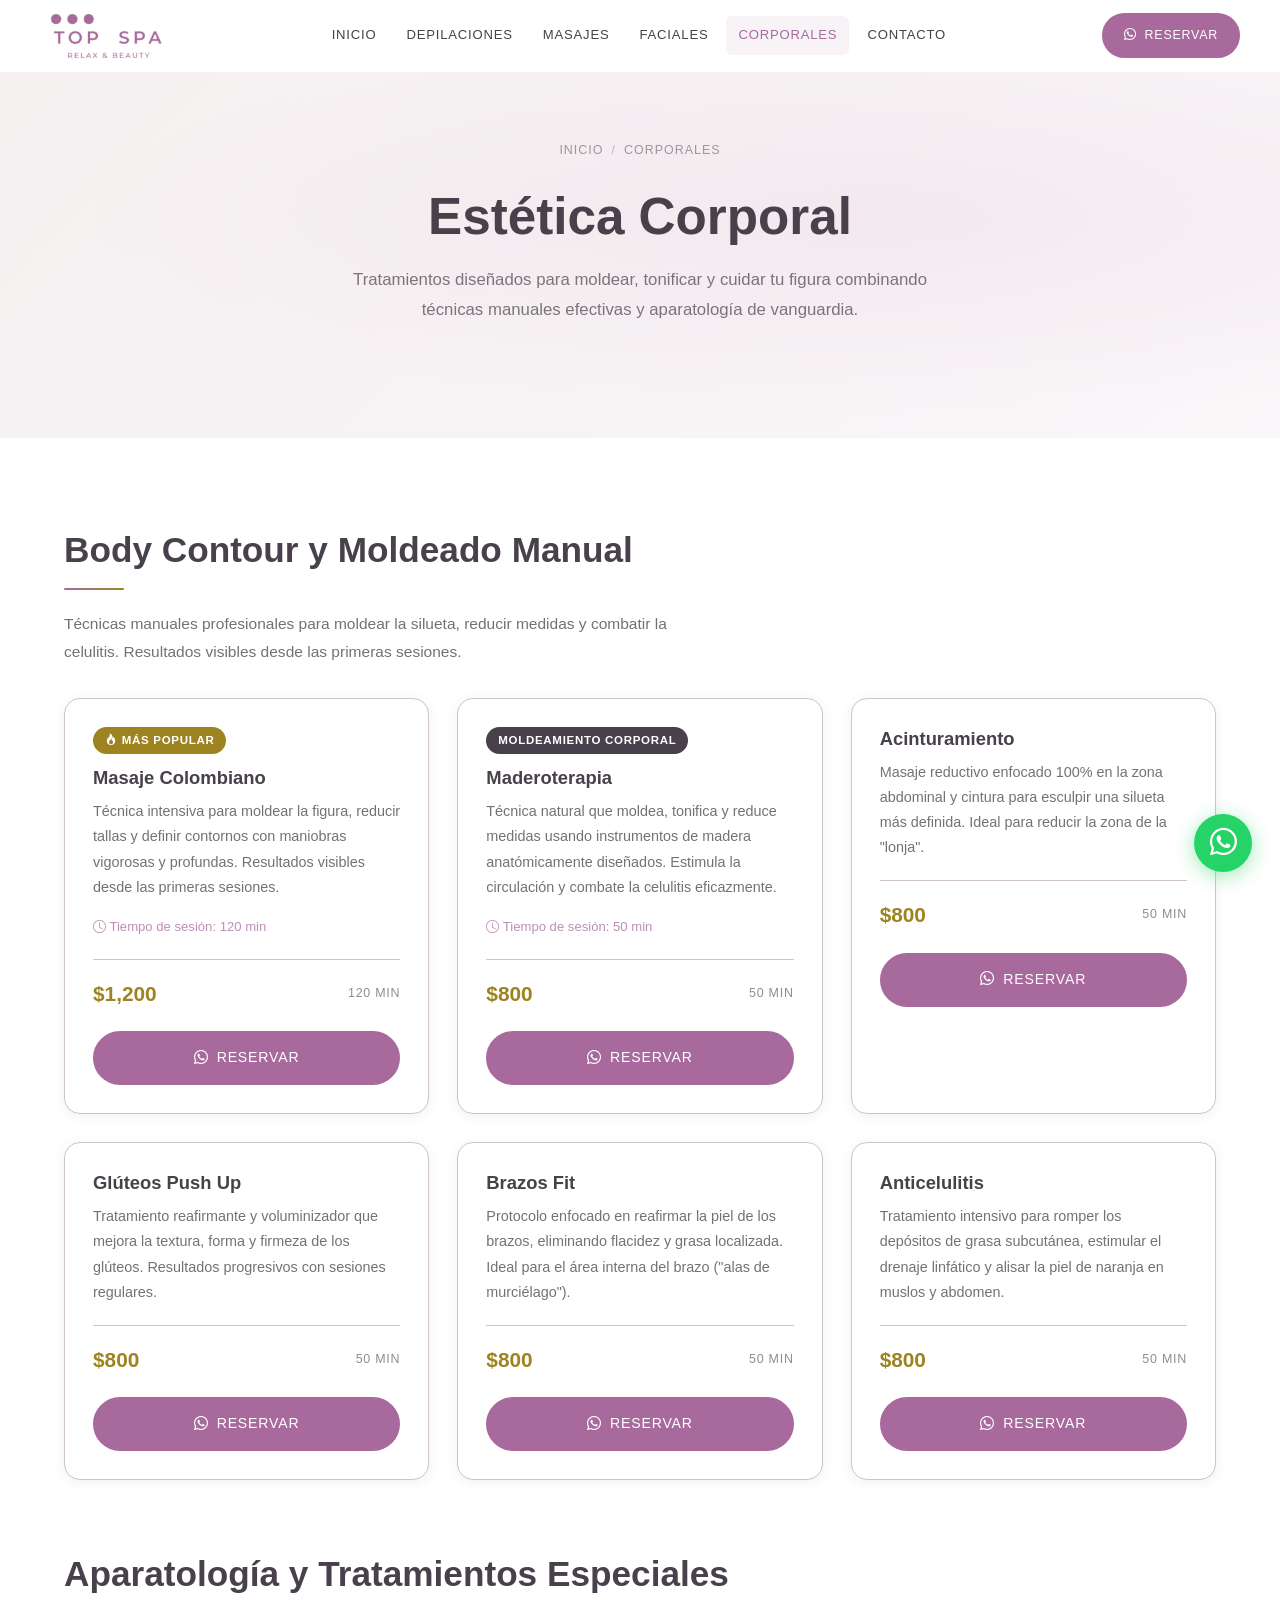
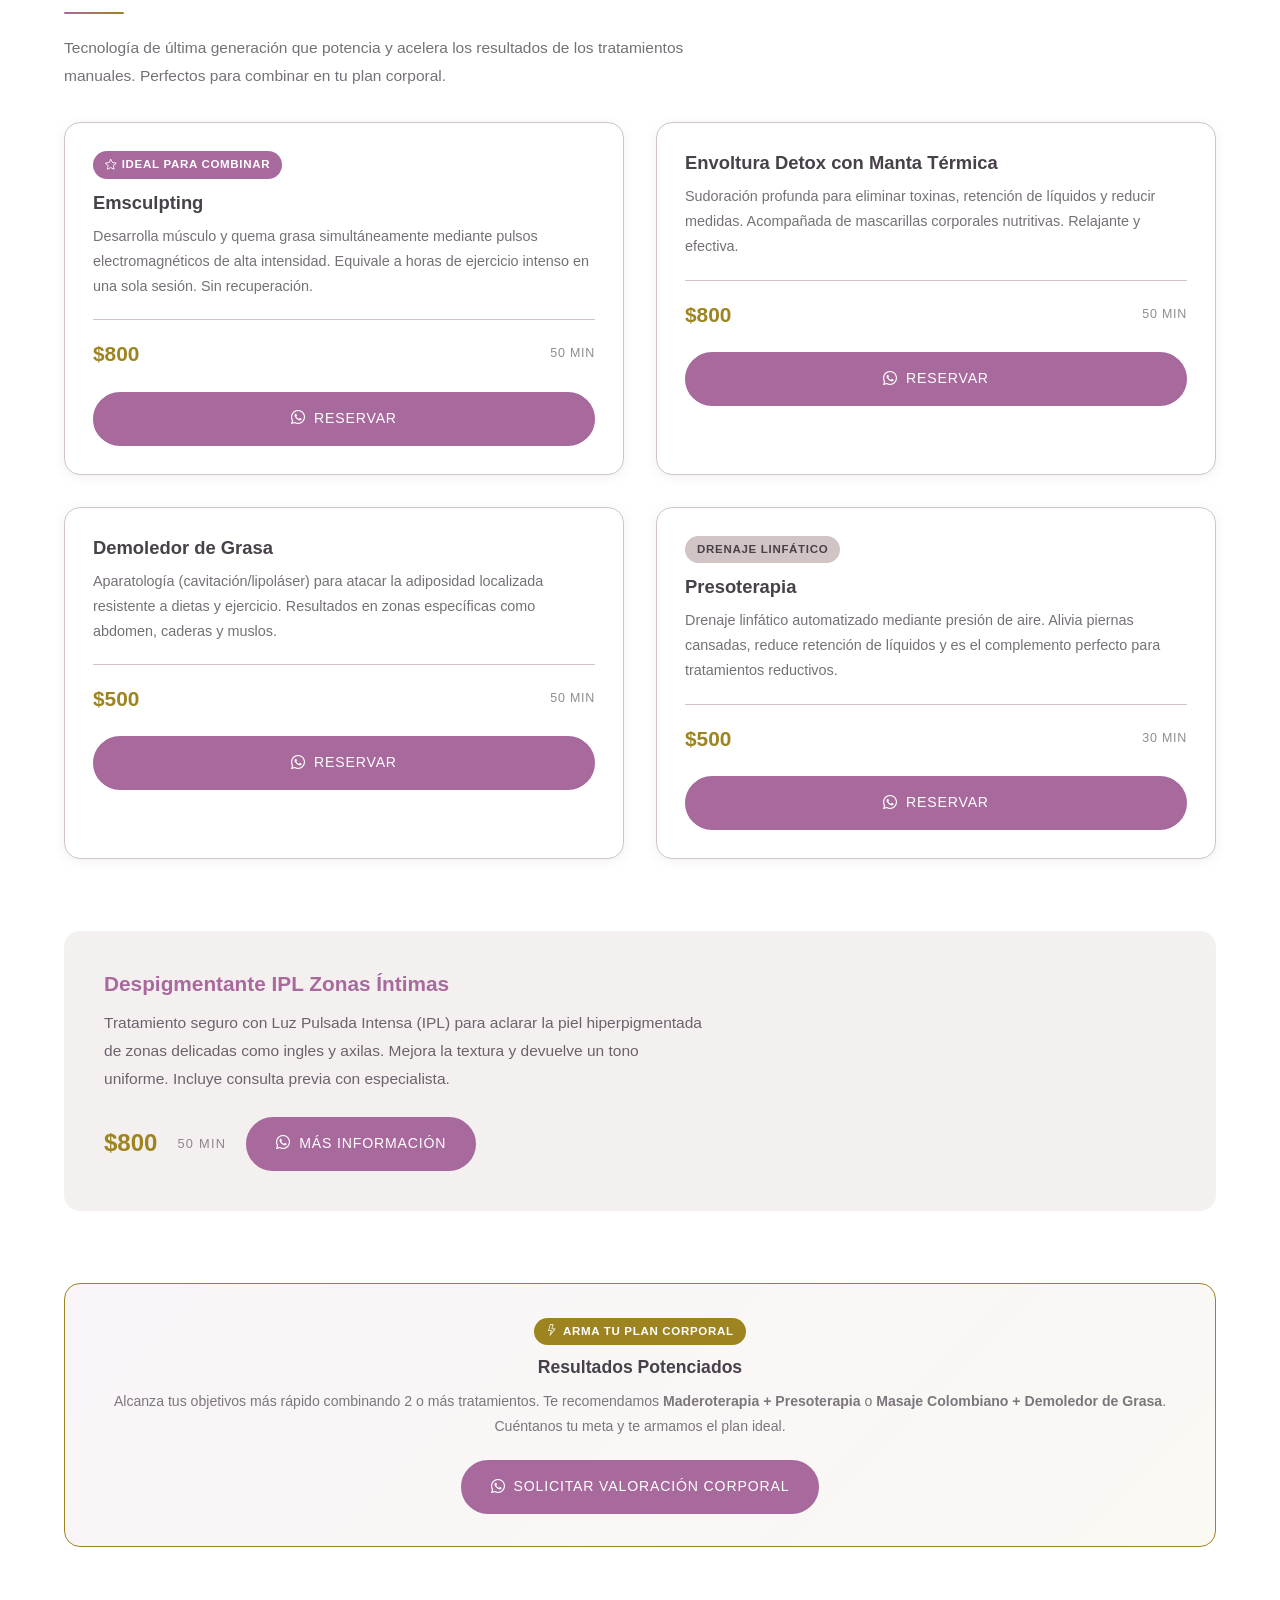
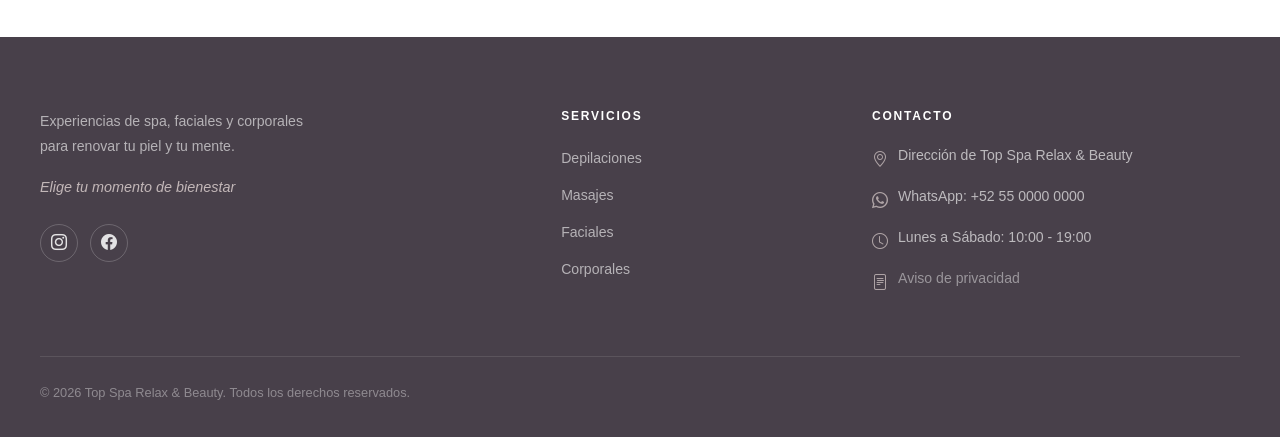
==== pages/corporales.html @ 59937d86 "ft Primer commit" ====
<!DOCTYPE html>
<html lang="es">
<head>
  <meta charset="UTF-8">
  <meta name="viewport" content="width=device-width, initial-scale=1.0">
  <title>Top Spa Relax & Beauty | Corporales</title>
  <meta name="description" content="Tratamientos corporales para moldear, tonificar y cuidar tu cuerpo con técnicas manuales y aparatología de vanguardia.">
  <link rel="stylesheet" href="../css/styles.css">
  <link rel="stylesheet" href="https://cdn.jsdelivr.net/npm/bootstrap-icons@1.11.3/font/bootstrap-icons.min.css">
</head>
<body>

  <!-- Navbar -->
  <nav class="navbar" id="navbar">
    <div class="navbar-inner">
      <a href="../index.html" class="navbar-logo">
        <img src="../Logo Top SPA.png" alt="Top Spa Logo">
      </a>
      <div class="navbar-nav">
        <a href="../index.html">Inicio</a>
        <a href="./depilaciones.html">Depilaciones</a>
        <a href="./masajes.html">Masajes</a>
        <a href="./faciales.html">Faciales</a>
        <a href="./corporales.html" class="active">Corporales</a>
        <a href="../index.html#contacto">Contacto</a>
      </div>
      <div class="navbar-actions">
        <a href="#" class="btn btn-primary" data-wa="Hola, me gustaría información sobre tratamientos corporales en Top Spa."><i class="bi bi-whatsapp"></i> Reservar</a>
      </div>
      <div class="hamburger" id="hamburger">
        <span></span><span></span><span></span>
      </div>
    </div>
  </nav>

  <!-- Mobile Nav -->
  <div class="mobile-nav" id="mobileNav">
    <a href="../index.html">Inicio</a>
    <a href="./depilaciones.html">Depilaciones</a>
    <a href="./masajes.html">Masajes</a>
    <a href="./faciales.html">Faciales</a>
    <a href="./corporales.html" class="active">Corporales</a>
    <a href="../index.html#contacto">Contacto</a>
    <a href="#" class="btn btn-primary" data-wa="Hola, me gustaría información sobre tratamientos corporales en Top Spa."><i class="bi bi-whatsapp"></i> Reservar por WhatsApp</a>
  </div>

  <!-- Hero -->
  <header class="page-hero">
    <div class="container reveal">
      <div class="breadcrumb">
        <a href="../index.html">Inicio</a> <span>/</span> Corporales
      </div>
      <h1>Estética Corporal</h1>
      <p>Tratamientos diseñados para moldear, tonificar y cuidar tu figura combinando técnicas manuales efectivas y aparatología de vanguardia.</p>
    </div>
  </header>

  <!-- Contenido -->
  <section class="section">
    <div class="container">

      <!-- Body Contour y moldeado -->
      <div class="service-block reveal">
        <h2 class="section-title">Body Contour y Moldeado Manual</h2>
        <div class="divider divider-left"></div>
        <p style="margin-bottom:32px; opacity:0.75; max-width:640px;">Técnicas manuales profesionales para moldear la silueta, reducir medidas y combatir la celulitis. Resultados visibles desde las primeras sesiones.</p>
        <div class="grid-3">
          <div class="card"><div class="card-body">
            <div class="card-badges">
              <span class="badge badge-popular"><i class="bi bi-fire"></i> Más popular</span>
            </div>
            <h3 class="card-title">Masaje Colombiano</h3>
            <p class="card-text">Técnica intensiva para moldear la figura, reducir tallas y definir contornos con maniobras vigorosas y profundas. Resultados visibles desde las primeras sesiones.</p>
            <p class="card-text" style="margin-top:8px; font-size:0.82rem; color:var(--rose);"><i class="bi bi-clock"></i> Tiempo de sesión: 120 min</p>
            <div class="card-meta"><span class="price-tag">$1,200</span><span class="duration-tag">120 MIN</span></div>
            <a href="#" class="btn btn-primary btn-block" data-wa="Hola, me gustaría agendar un Masaje Colombiano en Top Spa."><i class="bi bi-whatsapp"></i> Reservar</a>
          </div></div>
          <div class="card"><div class="card-body">
            <div class="card-badges">
              <span class="badge badge-body">Moldeamiento corporal</span>
            </div>
            <h3 class="card-title">Maderoterapia</h3>
            <p class="card-text">Técnica natural que moldea, tonifica y reduce medidas usando instrumentos de madera anatómicamente diseñados. Estimula la circulación y combate la celulitis eficazmente.</p>
            <p class="card-text" style="margin-top:8px; font-size:0.82rem; color:var(--rose);"><i class="bi bi-clock"></i> Tiempo de sesión: 50 min</p>
            <div class="card-meta"><span class="price-tag">$800</span><span class="duration-tag">50 MIN</span></div>
            <a href="#" class="btn btn-primary btn-block" data-wa="Hola, me gustaría agendar Maderoterapia en Top Spa."><i class="bi bi-whatsapp"></i> Reservar</a>
          </div></div>
          <div class="card"><div class="card-body">
            <h3 class="card-title">Acinturamiento</h3>
            <p class="card-text">Masaje reductivo enfocado 100% en la zona abdominal y cintura para esculpir una silueta más definida. Ideal para reducir la zona de la "lonja".</p>
            <div class="card-meta"><span class="price-tag">$800</span><span class="duration-tag">50 MIN</span></div>
            <a href="#" class="btn btn-primary btn-block" data-wa="Hola, me gustaría información sobre Acinturamiento en Top Spa."><i class="bi bi-whatsapp"></i> Reservar</a>
          </div></div>
          <div class="card"><div class="card-body">
            <h3 class="card-title">Glúteos Push Up</h3>
            <p class="card-text">Tratamiento reafirmante y voluminizador que mejora la textura, forma y firmeza de los glúteos. Resultados progresivos con sesiones regulares.</p>
            <div class="card-meta"><span class="price-tag">$800</span><span class="duration-tag">50 MIN</span></div>
            <a href="#" class="btn btn-primary btn-block" data-wa="Hola, me gustaría información sobre Glúteos Push Up en Top Spa."><i class="bi bi-whatsapp"></i> Reservar</a>
          </div></div>
          <div class="card"><div class="card-body">
            <h3 class="card-title">Brazos Fit</h3>
            <p class="card-text">Protocolo enfocado en reafirmar la piel de los brazos, eliminando flacidez y grasa localizada. Ideal para el área interna del brazo ("alas de murciélago").</p>
            <div class="card-meta"><span class="price-tag">$800</span><span class="duration-tag">50 MIN</span></div>
            <a href="#" class="btn btn-primary btn-block" data-wa="Hola, me gustaría información sobre Brazos Fit en Top Spa."><i class="bi bi-whatsapp"></i> Reservar</a>
          </div></div>
          <div class="card"><div class="card-body">
            <h3 class="card-title">Anticelulitis</h3>
            <p class="card-text">Tratamiento intensivo para romper los depósitos de grasa subcutánea, estimular el drenaje linfático y alisar la piel de naranja en muslos y abdomen.</p>
            <div class="card-meta"><span class="price-tag">$800</span><span class="duration-tag">50 MIN</span></div>
            <a href="#" class="btn btn-primary btn-block" data-wa="Hola, me gustaría información sobre el tratamiento Anticelulitis en Top Spa."><i class="bi bi-whatsapp"></i> Reservar</a>
          </div></div>
        </div>
      </div>

      <!-- Aparatología y complementos -->
      <div class="service-block reveal reveal-delay-1">
        <h2 class="section-title">Aparatología y Tratamientos Especiales</h2>
        <div class="divider divider-left"></div>
        <p style="margin-bottom:32px; opacity:0.75; max-width:640px;">Tecnología de última generación que potencia y acelera los resultados de los tratamientos manuales. Perfectos para combinar en tu plan corporal.</p>
        <div class="grid-2">
          <div class="card"><div class="card-body">
            <div class="card-badges"><span class="badge badge-first-time"><i class="bi bi-star"></i> Ideal para combinar</span></div>
            <h3 class="card-title">Emsculpting</h3>
            <p class="card-text">Desarrolla músculo y quema grasa simultáneamente mediante pulsos electromagnéticos de alta intensidad. Equivale a horas de ejercicio intenso en una sola sesión. Sin recuperación.</p>
            <div class="card-meta"><span class="price-tag">$800</span><span class="duration-tag">50 MIN</span></div>
            <a href="#" class="btn btn-primary btn-block" data-wa="Hola, me gustaría información sobre Emsculpting en Top Spa."><i class="bi bi-whatsapp"></i> Reservar</a>
          </div></div>
          <div class="card"><div class="card-body">
            <h3 class="card-title">Envoltura Detox con Manta Térmica</h3>
            <p class="card-text">Sudoración profunda para eliminar toxinas, retención de líquidos y reducir medidas. Acompañada de mascarillas corporales nutritivas. Relajante y efectiva.</p>
            <div class="card-meta"><span class="price-tag">$800</span><span class="duration-tag">50 MIN</span></div>
            <a href="#" class="btn btn-primary btn-block" data-wa="Hola, me gustaría información sobre la Envoltura Detox en Top Spa."><i class="bi bi-whatsapp"></i> Reservar</a>
          </div></div>
          <div class="card"><div class="card-body">
            <h3 class="card-title">Demoledor de Grasa</h3>
            <p class="card-text">Aparatología (cavitación/lipoláser) para atacar la adiposidad localizada resistente a dietas y ejercicio. Resultados en zonas específicas como abdomen, caderas y muslos.</p>
            <div class="card-meta"><span class="price-tag">$500</span><span class="duration-tag">50 MIN</span></div>
            <a href="#" class="btn btn-primary btn-block" data-wa="Hola, me gustaría información sobre el Demoledor de Grasa en Top Spa."><i class="bi bi-whatsapp"></i> Reservar</a>
          </div></div>
          <div class="card"><div class="card-body">
            <div class="card-badges"><span class="badge badge-relax">Drenaje linfático</span></div>
            <h3 class="card-title">Presoterapia</h3>
            <p class="card-text">Drenaje linfático automatizado mediante presión de aire. Alivia piernas cansadas, reduce retención de líquidos y es el complemento perfecto para tratamientos reductivos.</p>
            <div class="card-meta"><span class="price-tag">$500</span><span class="duration-tag">30 MIN</span></div>
            <a href="#" class="btn btn-primary btn-block" data-wa="Hola, me gustaría información sobre Presoterapia en Top Spa."><i class="bi bi-whatsapp"></i> Reservar</a>
          </div></div>
        </div>
      </div>

      <!-- Despigmentante IPL -->
      <div class="service-block reveal reveal-delay-1" style="background:var(--blush-light); padding:40px; border-radius:var(--radius-md);">
        <h3 style="font-size:1.3rem; color:var(--rose);">Despigmentante IPL Zonas Íntimas</h3>
        <p style="margin-top:12px; margin-bottom:24px; max-width:600px; opacity:0.8;">Tratamiento seguro con Luz Pulsada Intensa (IPL) para aclarar la piel hiperpigmentada de zonas delicadas como ingles y axilas. Mejora la textura y devuelve un tono uniforme. Incluye consulta previa con especialista.</p>
        <div style="display:flex; align-items:center; gap:20px; flex-wrap:wrap;">
          <span style="font-size:1.5rem; color:var(--gold); font-weight:700;">$800</span>
          <span style="font-size:0.8rem; letter-spacing:0.1em; text-transform:uppercase; opacity:0.6;">50 MIN</span>
          <a href="#" class="btn btn-primary" data-wa="Hola, me gustaría información sobre el tratamiento Despigmentante IPL Zonas Íntimas en Top Spa."><i class="bi bi-whatsapp"></i> Más información</a>
        </div>
      </div>

      <!-- CTA Local -->
      <div class="highlight-card reveal reveal-delay-2" style="margin-top:60px; border-color:var(--gold);">
        <span class="badge badge-gold" style="margin-bottom:12px;"><i class="bi bi-lightning"></i> Arma tu plan corporal</span>
        <h4>Resultados Potenciados</h4>
        <p>Alcanza tus objetivos más rápido combinando 2 o más tratamientos. Te recomendamos <strong>Maderoterapia + Presoterapia</strong> o <strong>Masaje Colombiano + Demoledor de Grasa</strong>. Cuéntanos tu meta y te armamos el plan ideal.</p>
        <a href="#" class="btn btn-primary" data-wa="Hola, me gustaría solicitar una valoración corporal y armar mi plan de tratamientos en Top Spa."><i class="bi bi-whatsapp"></i> Solicitar valoración corporal</a>
      </div>

    </div>
  </section>

  <!-- Footer -->
  <footer class="footer">
    <div class="footer-inner">
      <div class="footer-brand">
      
        <p>Experiencias de spa, faciales y corporales para renovar tu piel y tu mente.</p>
        <span class="footer-tagline">Elige tu momento de bienestar</span>
        <div class="social-links">
          <a href="#" class="social-link" aria-label="Instagram"><i class="bi bi-instagram"></i></a>
          <a href="#" class="social-link" aria-label="Facebook"><i class="bi bi-facebook"></i></a>
        </div>
      </div>
      <div>
        <h5>Servicios</h5>
        <ul>
          <li><a href="./depilaciones.html">Depilaciones</a></li>
          <li><a href="./masajes.html">Masajes</a></li>
          <li><a href="./faciales.html">Faciales</a></li>
          <li><a href="./corporales.html">Corporales</a></li>
        </ul>
      </div>
      <div>
        <h5>Contacto</h5>
        <div class="footer-contact-item">
          <i class="bi bi-geo-alt"></i>
          <span>Dirección de Top Spa Relax & Beauty</span>
        </div>
        <div class="footer-contact-item">
          <i class="bi bi-whatsapp"></i>
          <span>WhatsApp: +52 55 0000 0000</span>
        </div>
        <div class="footer-contact-item">
          <i class="bi bi-clock"></i>
          <span>Lunes a Sábado: 10:00 - 19:00</span>
        </div>
        <div class="footer-contact-item footer-privacy">
          <i class="bi bi-file-text"></i>
          <a href="#">Aviso de privacidad</a>
        </div>
      </div>
    </div>
    <div class="footer-bottom">
      <p>&copy; 2026 Top Spa Relax & Beauty. Todos los derechos reservados.</p>
    </div>
  </footer>

  <!-- WhatsApp Float -->
  <a href="#" class="wa-float" data-wa="Hola, me gustaría información sobre tratamientos corporales en Top Spa." title="Reserva por WhatsApp">
    <i class="bi bi-whatsapp" style="font-size:1.7rem; color:white;"></i>
  </a>

  <script src="../js/main.js"></script>
</body>
</html>
---- css/styles.css ----
/* ============================================================
   TOP SPA RELAX & BEAUTY — Global Design System
   ============================================================ */

/* Verdana-based font stack — no external import needed */

/* ---------- CSS Variables ---------- */
:root {
  --white:      #FFFFFF;
  --charcoal:   #48404A;
  --rose:       #A8699D;
  --blush:      #D0C4C4;
  --gold:       #9D8420;
  --blush-light:#F5F0F0;
  --rose-dark:  #8d5182;
  --gold-light: #b8981f;

  --font-serif: Verdana, Geneva, Tahoma, sans-serif;
  --font-sans:  Verdana, Geneva, Tahoma, sans-serif;

  --shadow-sm:  0 2px 12px rgba(72,64,74,0.08);
  --shadow-md:  0 6px 28px rgba(72,64,74,0.14);
  --shadow-lg:  0 16px 48px rgba(72,64,74,0.18);

  --radius-sm:  8px;
  --radius-md:  16px;
  --radius-lg:  28px;

  --transition: 0.3s cubic-bezier(0.4,0,0.2,1);
}

/* ---------- Reset ---------- */
*, *::before, *::after { box-sizing: border-box; margin: 0; padding: 0; }
html { scroll-behavior: smooth; }
body {
  font-family: var(--font-sans);
  color: var(--charcoal);
  background: var(--white);
  line-height: 1.7;
  font-size: 16px;
  overflow-x: hidden;
}
img { max-width: 100%; display: block; }
a { text-decoration: none; color: inherit; }
ul { list-style: none; }

/* ---------- Typography ---------- */
h1,h2,h3,h4,h5 {
  font-family: Verdana, Geneva, Tahoma, sans-serif;
  font-weight: 700;
  line-height: 1.25;
  color: var(--charcoal);
}
h1 { font-size: clamp(2rem, 4vw, 3.2rem); }
h2 { font-size: clamp(1.5rem, 3vw, 2.2rem); }
h3 { font-size: clamp(1.1rem, 2vw, 1.4rem); }
h4 { font-size: 1rem; font-weight: 700; }
p { font-size: 0.97rem; line-height: 1.8; }

/* ---------- Buttons ---------- */
.btn {
  display: inline-flex; align-items: center; gap: 8px;
  padding: 13px 28px;
  border-radius: 50px;
  font-family: var(--font-sans);
  font-size: 0.88rem;
  font-weight: 500;
  letter-spacing: 0.06em;
  text-transform: uppercase;
  cursor: pointer;
  transition: var(--transition);
  border: 2px solid transparent;
  white-space: nowrap;
}
.btn-primary {
  background: var(--rose);
  color: var(--white);
  border-color: var(--rose);
}
.btn-primary:hover {
  background: var(--rose-dark);
  border-color: var(--rose-dark);
  transform: translateY(-2px);
  box-shadow: 0 8px 24px rgba(168,105,157,0.35);
}
.btn-secondary {
  background: transparent;
  color: var(--charcoal);
  border-color: var(--rose);
}
.btn-secondary:hover {
  background: var(--rose);
  color: var(--white);
  transform: translateY(-2px);
}
.btn-gold {
  background: var(--gold);
  color: var(--white);
  border-color: var(--gold);
}
.btn-gold:hover {
  background: var(--gold-light);
  border-color: var(--gold-light);
  transform: translateY(-2px);
  box-shadow: 0 8px 24px rgba(157,132,32,0.35);
}

/* ---------- Layout ---------- */
.container { max-width: 1200px; margin: 0 auto; padding: 0 24px; }
.section { padding: 90px 0; }
.section-sm { padding: 60px 0; }

.section-label {
  display: inline-block;
  font-size: 0.75rem;
  letter-spacing: 0.18em;
  text-transform: uppercase;
  color: var(--rose);
  font-weight: 600;
  margin-bottom: 12px;
}
.section-title { margin-bottom: 16px; }
.section-subtitle { color: var(--charcoal); opacity: 0.7; max-width: 560px; margin-bottom: 48px; }

.grid-2 { display: grid; grid-template-columns: repeat(2, 1fr); gap: 32px; }
.grid-3 { display: grid; grid-template-columns: repeat(3, 1fr); gap: 28px; }
.grid-4 { display: grid; grid-template-columns: repeat(4, 1fr); gap: 24px; }

/* ---------- Cards ---------- */
.card {
  background: var(--white);
  border-radius: var(--radius-md);
  box-shadow: var(--shadow-sm);
  overflow: hidden;
  transition: var(--transition);
  border: 1px solid var(--blush);
}
.card:hover {
  box-shadow: var(--shadow-md);
  transform: translateY(-4px);
}
.card-body { padding: 28px; }
.card-title { font-size: 1.15rem; font-weight: 700; margin-bottom: 10px; }
.card-text { font-size: 0.9rem; opacity: 0.75; margin-bottom: 16px; line-height: 1.75; }
.card-meta {
  display: flex; align-items: center; justify-content: space-between;
  margin-top: 20px; padding-top: 16px;
  border-top: 1px solid var(--blush);
}
.price-tag {
  font-size: 1.3rem;
  font-weight: 700;
  color: var(--gold);
}
.duration-tag {
  font-size: 0.78rem;
  color: var(--charcoal);
  opacity: 0.6;
  letter-spacing: 0.06em;
  text-transform: uppercase;
}
.badge {
  display: inline-flex;
  align-items: center;
  gap: 4px;
  padding: 4px 12px;
  border-radius: 50px;
  font-size: 0.72rem;
  font-weight: 600;
  letter-spacing: 0.06em;
  text-transform: uppercase;
}
.badge-gold    { background: var(--gold);     color: var(--white); }
.badge-rose    { background: var(--rose);     color: var(--white); }
.badge-blush   { background: var(--blush);    color: var(--charcoal); }
/* Semantic badge variants */
.badge-popular    { background: var(--gold);    color: var(--white); }
.badge-first-time { background: var(--rose);    color: var(--white); }
.badge-relax      { background: var(--blush);   color: var(--charcoal); }
.badge-body       { background: var(--charcoal); color: var(--white); }

.card-badges { display: flex; flex-wrap: wrap; gap: 6px; margin-bottom: 12px; }
.btn-block { width: 100%; justify-content: center; margin-top: 20px; }
.text-center { text-align: center; }

/* ---------- NAVBAR ---------- */
.navbar {
  position: fixed; top: 0; left: 0; right: 0; z-index: 999;
  padding: 0 24px;
  height: 72px;
  display: flex; align-items: center;
  background: rgba(255,255,255,0.96);
  backdrop-filter: blur(12px);
  border-bottom: 1px solid transparent;
  transition: var(--transition);
}
.navbar.scrolled {
  border-bottom-color: var(--blush);
  box-shadow: var(--shadow-sm);
}
.navbar-inner {
  max-width: 1200px; margin: 0 auto;
  width: 100%;
  display: flex; align-items: center; justify-content: space-between;
  gap: 24px;
}
.navbar-logo {
  display: flex; align-items: center; gap: 12px;
  flex-shrink: 0;
}
.navbar-logo img { height: 44px; width: auto; }
.navbar-logo-text {
  display: flex; flex-direction: column; line-height: 1.1;
}
.navbar-logo-text span:first-child {
  font-size: 1rem;
  font-weight: 700;
  color: var(--rose);
  letter-spacing: 0.04em;
}
.navbar-logo-text span:last-child {
  font-size: 0.65rem;
  letter-spacing: 0.22em;
  text-transform: uppercase;
  color: var(--charcoal);
  opacity: 0.6;
}
.navbar-nav {
  display: flex; align-items: center; gap: 6px;
  flex: 1; justify-content: center;
}
.navbar-nav a {
  font-size: 0.82rem;
  letter-spacing: 0.06em;
  text-transform: uppercase;
  font-weight: 500;
  color: var(--charcoal);
  padding: 8px 12px;
  border-radius: 6px;
  transition: var(--transition);
}
.navbar-nav a:hover, .navbar-nav a.active {
  color: var(--rose);
  background: rgba(168,105,157,0.08);
}
.navbar-actions { display: flex; align-items: center; gap: 12px; flex-shrink: 0; }
.navbar-actions .btn { padding: 10px 20px; font-size: 0.78rem; }

/* hamburger */
.hamburger { display: none; flex-direction: column; gap: 5px; cursor: pointer; padding: 6px; }
.hamburger span {
  display: block; width: 24px; height: 2px;
  background: var(--charcoal); border-radius: 2px;
  transition: var(--transition);
}
.hamburger.open span:nth-child(1) { transform: rotate(45deg) translate(5px,5px); }
.hamburger.open span:nth-child(2) { opacity: 0; }
.hamburger.open span:nth-child(3) { transform: rotate(-45deg) translate(5px,-5px); }

/* mobile nav */
.mobile-nav {
  display: none;
  position: fixed; top: 72px; left: 0; right: 0;
  background: var(--white);
  border-bottom: 1px solid var(--blush);
  padding: 20px 24px 28px;
  z-index: 998;
  box-shadow: var(--shadow-md);
}
.mobile-nav.open { display: block; }
.mobile-nav a {
  display: block; padding: 14px 0;
  font-size: 1rem; font-weight: 500;
  border-bottom: 1px solid var(--blush-light);
  color: var(--charcoal);
  letter-spacing: 0.03em;
}
.mobile-nav a:last-child { border-bottom: none; }
.mobile-nav .btn { width: 100%; justify-content: center; margin-top: 20px; }

/* ---------- FOOTER ---------- */
.footer {
  background: var(--charcoal);
  color: rgba(255,255,255,0.85);
  padding: 72px 24px 32px;
}
.footer-inner {
  max-width: 1200px; margin: 0 auto;
  display: grid; grid-template-columns: 1.8fr 1fr 1.4fr; gap: 48px;
}
.footer-brand { display: flex; flex-direction: column; gap: 16px; }
.footer-brand img { height: 48px; width: auto; }
.footer-brand p { font-size: 0.88rem; line-height: 1.8; opacity: 0.7; max-width: 280px; }
.footer-brand .social-links { margin-top: 8px; }
.footer-tagline {
  font-style: italic;
  font-size: 0.9rem;
  color: var(--blush);
  opacity: 0.9;
}
.footer h5 {
  color: var(--white);
  font-family: var(--font-sans);
  font-size: 0.75rem;
  letter-spacing: 0.15em;
  text-transform: uppercase;
  font-weight: 600;
  margin-bottom: 20px;
}
.footer ul li { margin-bottom: 10px; }
.footer ul li a {
  font-size: 0.88rem;
  opacity: 0.7;
  transition: var(--transition);
}
.footer ul li a:hover { opacity: 1; color: var(--blush); }
.footer-contact-item {
  display: flex; align-items: flex-start; gap: 10px;
  font-size: 0.88rem; opacity: 0.75; margin-bottom: 12px;
}
.footer-contact-item i { flex-shrink: 0; margin-top: 2px; font-size: 1rem; color: var(--blush); }
.footer-privacy a { opacity: 0.7; transition: var(--transition); }
.footer-privacy a:hover { opacity: 1; color: var(--blush); }
.footer-bottom {
  max-width: 1200px; margin: 48px auto 0;
  padding-top: 24px;
  border-top: 1px solid rgba(255,255,255,0.1);
  display: flex; justify-content: space-between; align-items: center;
  flex-wrap: wrap; gap: 16px;
}
.footer-bottom p { font-size: 0.8rem; opacity: 0.45; }
.footer-bottom a { font-size: 0.8rem; opacity: 0.45; transition: var(--transition); }
.footer-bottom a:hover { opacity: 0.8; }
.social-links { display: flex; gap: 12px; }
.social-link {
  width: 38px; height: 38px;
  border-radius: 50%;
  border: 1px solid rgba(255,255,255,0.2);
  display: flex; align-items: center; justify-content: center;
  transition: var(--transition);
}
.social-link:hover { border-color: var(--rose); background: rgba(168,105,157,0.2); }

/* ---------- Page Hero (inner pages) ---------- */
.page-hero {
  padding: 140px 24px 80px;
  background: linear-gradient(135deg, var(--blush-light) 0%, rgba(168,105,157,0.06) 100%);
  text-align: center;
  position: relative;
  overflow: hidden;
}
.page-hero::before {
  content: '';
  position: absolute; inset: 0;
  background: radial-gradient(ellipse at 70% 50%, rgba(168,105,157,0.08) 0%, transparent 65%);
}
.page-hero .container { position: relative; }
.page-hero h1 { margin-bottom: 16px; }
.page-hero p { font-size: 1.05rem; opacity: 0.7; max-width: 600px; margin: 0 auto 32px; }
.breadcrumb {
  display: flex; align-items: center; justify-content: center; gap: 8px;
  font-size: 0.78rem; letter-spacing: 0.08em; text-transform: uppercase;
  opacity: 0.5; margin-bottom: 24px;
}
.breadcrumb a:hover { opacity: 1; color: var(--rose); }
.breadcrumb span { color: var(--rose); }

/* ---------- Divider ---------- */
.divider {
  width: 60px; height: 2px;
  background: linear-gradient(90deg, var(--rose), var(--gold));
  border-radius: 2px; margin: 0 auto 20px;
}
.divider-left { margin: 0 0 20px; }

/* ---------- CTA Section ---------- */
.cta-section {
  background: linear-gradient(135deg, var(--rose) 0%, var(--rose-dark) 100%);
  padding: 80px 24px;
  text-align: center;
  color: var(--white);
}
.cta-section h2 {
  color: var(--white);
  margin-bottom: 16px;
}
.cta-section p { color: rgba(255,255,255,0.85); max-width: 520px; margin: 0 auto 36px; }
.cta-section .btn-primary {
  background: var(--white);
  color: var(--rose);
  border-color: var(--white);
}
.cta-section .btn-primary:hover {
  background: var(--blush-light);
  border-color: var(--blush-light);
  box-shadow: 0 8px 28px rgba(0,0,0,0.2);
}
.cta-section .btn-secondary {
  border-color: rgba(255,255,255,0.6);
  color: var(--white);
}
.cta-section .btn-secondary:hover {
  background: rgba(255,255,255,0.15);
}
.cta-btns { display: flex; gap: 16px; justify-content: center; flex-wrap: wrap; }

/* ---------- Service Section Blocks ---------- */
.service-block { margin-bottom: 72px; }
.service-block-header {
  display: flex; align-items: flex-end; justify-content: space-between;
  margin-bottom: 32px; flex-wrap: wrap; gap: 16px;
}
.service-block-header .divider-left { margin-bottom: 0; }

/* ---------- Pricing Table ---------- */
.price-table {
  width: 100%; border-collapse: collapse;
  border-radius: var(--radius-md);
  overflow: hidden;
  box-shadow: var(--shadow-sm);
}
.price-table th {
  background: var(--charcoal);
  color: var(--white);
  padding: 16px 24px;
  text-align: left;
  font-family: var(--font-sans);
  font-size: 0.78rem;
  letter-spacing: 0.12em;
  text-transform: uppercase;
  font-weight: 600;
}
.price-table td {
  padding: 16px 24px;
  font-size: 0.92rem;
  border-bottom: 1px solid var(--blush);
}
.price-table tbody tr:last-child td { border-bottom: none; }
.price-table tbody tr:nth-child(even) { background: var(--blush-light); }
.price-table tbody tr:hover { background: rgba(168,105,157,0.06); }
.price-table .price-cell {
  font-size: 1.1rem;
  font-weight: 700;
  color: var(--gold);
}
.price-table .tech-ipl { color: var(--rose); font-weight: 600; }
.price-table .tech-diodo { color: var(--gold); font-weight: 600; }

/* ---------- Info Box ---------- */
.info-box {
  background: linear-gradient(135deg, var(--blush-light), rgba(208,196,196,0.3));
  border-left: 4px solid var(--rose);
  border-radius: var(--radius-sm);
  padding: 28px 32px;
  margin: 40px 0;
}
.info-box h4 { margin-bottom: 10px; color: var(--rose); }
.info-box p { font-size: 0.92rem; }

/* ---------- Zone Card ---------- */
.zone-section { margin-bottom: 60px; }
.zone-title {
  display: flex; align-items: center; gap: 16px;
  margin-bottom: 20px;
}
.zone-title h3 { margin-bottom: 0; }
.zone-badge {
  padding: 6px 16px;
  background: var(--blush);
  border-radius: 50px;
  font-size: 0.72rem;
  font-weight: 600;
  letter-spacing: 0.1em;
  text-transform: uppercase;
  color: var(--charcoal);
}

/* ---------- Combo / Highlight Card ---------- */
.highlight-card {
  background: linear-gradient(135deg, rgba(168,105,157,0.07), rgba(157,132,32,0.05));
  border: 1px solid rgba(168,105,157,0.2);
  border-radius: var(--radius-md);
  padding: 32px;
  text-align: center;
}
.highlight-card h4 { font-size: 1.1rem; margin-bottom: 10px; }
.highlight-card p { font-size: 0.88rem; opacity: 0.7; margin-bottom: 20px; }

/* ---------- Testimonials ---------- */
.testimonial-card {
  background: var(--blush-light);
  border-radius: var(--radius-md);
  padding: 32px;
  border: 1px solid var(--blush);
}
.testimonial-card p {
  font-style: italic;
  font-size: 0.95rem;
  line-height: 1.8;
  margin-bottom: 20px;
}
.testimonial-author {
  display: flex; align-items: center; gap: 12px;
}
.author-avatar {
  width: 42px; height: 42px;
  border-radius: 50%;
  background: linear-gradient(135deg, var(--rose), var(--gold));
  display: flex; align-items: center; justify-content: center;
  color: white; font-weight: 600; font-size: 0.9rem;
}
.author-info { display: flex; flex-direction: column; }
.author-name { font-weight: 600; font-size: 0.9rem; }
.author-label { font-size: 0.78rem; opacity: 0.55; }
.stars { color: var(--gold); font-size: 0.9rem; letter-spacing: 2px; margin-bottom: 16px; }

/* ---------- Why us columns ---------- */
.why-card {
  text-align: center;
  padding: 40px 28px;
  border-radius: var(--radius-md);
  transition: var(--transition);
}
.why-card:hover { background: var(--blush-light); }
.why-icon {
  width: 64px; height: 64px;
  border-radius: 50%;
  background: linear-gradient(135deg, rgba(168,105,157,0.15), rgba(157,132,32,0.1));
  display: flex; align-items: center; justify-content: center;
  margin: 0 auto 20px;
  font-size: 1.6rem;
  color: var(--rose);
}
.why-card h4 { margin-bottom: 10px; }
.why-card p { font-size: 0.88rem; opacity: 0.7; }

/* ---------- Category cards (home) ---------- */
.cat-card {
  position: relative;
  border-radius: var(--radius-md);
  overflow: hidden;
  min-height: 280px;
  display: flex; flex-direction: column; justify-content: flex-end;
  cursor: pointer;
  transition: var(--transition);
  text-decoration: none;
}
.cat-card::before {
  content: '';
  position: absolute; inset: 0;
  background: linear-gradient(to top, rgba(72,64,74,0.82) 0%, rgba(72,64,74,0.15) 60%, transparent 100%);
  z-index: 1;
  transition: var(--transition);
}
.cat-card:hover::before { background: linear-gradient(to top, rgba(168,105,157,0.85) 0%, rgba(168,105,157,0.25) 60%, transparent 100%); }
.cat-card:hover { transform: translateY(-6px); box-shadow: var(--shadow-lg); }
.cat-card-bg {
  position: absolute; inset: 0;
  object-fit: cover; width: 100%; height: 100%;
  transition: transform 0.6s ease;
}
.cat-card:hover .cat-card-bg { transform: scale(1.06); }
.cat-card-body {
  position: relative; z-index: 2;
  padding: 28px;
  color: var(--white);
}
.cat-card-icon { font-size: 2rem; margin-bottom: 10px; }
.cat-card-body h3 { color: white; margin-bottom: 8px; }
.cat-card-body p { font-size: 0.85rem; opacity: 0.85; margin-bottom: 16px; line-height: 1.6; }
.cat-card-link {
  display: inline-flex; align-items: center; gap: 6px;
  font-size: 0.78rem; font-weight: 600; letter-spacing: 0.1em;
  text-transform: uppercase; color: white;
  border-bottom: 1px solid rgba(255,255,255,0.4);
  padding-bottom: 2px;
}

/* ---------- Floating WhatsApp ---------- */
.wa-float {
  position: fixed; bottom: 28px; right: 28px; z-index: 990;
  width: 58px; height: 58px;
  background: #25D366;
  border-radius: 50%;
  display: flex; align-items: center; justify-content: center;
  box-shadow: 0 4px 20px rgba(37,211,102,0.45);
  cursor: pointer;
  transition: var(--transition);
  animation: pulse-wa 2.5s ease-in-out infinite;
}
.wa-float:hover { transform: scale(1.1); box-shadow: 0 8px 28px rgba(37,211,102,0.6); }
@keyframes pulse-wa {
  0%,100% { box-shadow: 0 4px 20px rgba(37,211,102,0.45); }
  50% { box-shadow: 0 4px 28px rgba(37,211,102,0.7), 0 0 0 8px rgba(37,211,102,0.12); }
}

/* ---------- Hero microcopy ---------- */
.hero-microcopy {
  font-size: 0.83rem;
  color: var(--charcoal);
  opacity: 0.65;
  margin-top: 24px;
  display: flex; gap: 1.5rem;
  flex-wrap: wrap; justify-content: center;
}
.hero-microcopy i { color: var(--rose); margin-right: 4px; }
.hero-tagline {
  margin-top: 16px;
  font-style: italic;
  font-size: 0.9rem;
  opacity: 0.55;
}

/* ---------- Testimonial service tag ---------- */
.testimonial-service {
  display: block;
  font-size: 0.73rem;
  font-weight: 600;
  color: var(--rose);
  letter-spacing: 0.06em;
  text-transform: uppercase;
  margin-bottom: 12px;
}

/* ---------- Hygiene Section ---------- */
.hygiene-section {
  background: var(--charcoal);
  color: var(--white);
  padding: 64px 24px;
  text-align: center;
}
.hygiene-section h2 {
  color: var(--white);
  margin-bottom: 48px;
}
.hygiene-grid {
  display: grid;
  grid-template-columns: repeat(3, 1fr);
  gap: 40px;
  max-width: 1200px;
  margin: 0 auto;
}
.hygiene-item i {
  font-size: 2.5rem;
  color: var(--blush);
  display: block;
  margin-bottom: 16px;
}
.hygiene-item p { font-size: 0.92rem; opacity: 0.85; }

/* ---------- Booking Form (CTA section) ---------- */
.booking-form {
  display: grid;
  grid-template-columns: 1fr 1fr;
  gap: 12px;
  max-width: 560px;
  margin: 32px auto 0;
}
.booking-form .form-group { display: contents; }
.booking-form input,
.booking-form select {
  width: 100%;
  padding: 14px 16px;
  border: 2px solid rgba(255,255,255,0.35);
  border-radius: var(--radius-sm);
  background: rgba(255,255,255,0.15);
  color: var(--white);
  font-family: var(--font-sans);
  font-size: 0.95rem;
  transition: var(--transition);
  backdrop-filter: blur(4px);
}
.booking-form input::placeholder { color: rgba(255,255,255,0.6); }
.booking-form select option { color: var(--charcoal); background: var(--white); }
.booking-form input:focus,
.booking-form select:focus {
  outline: none;
  border-color: rgba(255,255,255,0.75);
  background: rgba(255,255,255,0.25);
}
.booking-form button {
  grid-column: 1 / -1;
  background: var(--white);
  color: var(--rose);
  border: 2px solid var(--white);
  border-radius: 50px;
  font-family: var(--font-sans);
  font-size: 0.88rem;
  font-weight: 600;
  letter-spacing: 0.06em;
  text-transform: uppercase;
  padding: 14px 28px;
  cursor: pointer;
  display: inline-flex;
  align-items: center;
  justify-content: center;
  gap: 8px;
  transition: var(--transition);
  min-height: 44px;
}
.booking-form button:hover {
  background: var(--blush-light);
  border-color: var(--blush-light);
  transform: translateY(-2px);
  box-shadow: 0 8px 24px rgba(0,0,0,0.2);
}
.cta-alt {
  margin-top: 20px;
  font-size: 0.88rem;
  color: rgba(255,255,255,0.75);
}
.cta-wa-link {
  color: var(--white);
  font-weight: 600;
  border-bottom: 1px solid rgba(255,255,255,0.35);
  padding-bottom: 1px;
  transition: var(--transition);
}
.cta-wa-link:hover { border-bottom-color: var(--white); }

/* ---------- Scroll reveal ---------- */
.reveal { opacity: 0; transform: translateY(28px); transition: opacity 0.65s ease, transform 0.65s ease; }
.reveal.visible { opacity: 1; transform: translateY(0); }
.reveal-delay-1 { transition-delay: 0.1s; }
.reveal-delay-2 { transition-delay: 0.2s; }
.reveal-delay-3 { transition-delay: 0.3s; }
.reveal-delay-4 { transition-delay: 0.4s; }

/* ---------- Responsive ---------- */
@media (max-width: 1024px) {
  .grid-4 { grid-template-columns: repeat(2, 1fr); }
  .footer-inner { grid-template-columns: 1fr 1fr; }
}
@media (max-width: 768px) {
  .navbar-nav, .navbar-actions .btn { display: none; }
  .hamburger { display: flex; }
  .grid-2, .grid-3, .grid-4 { grid-template-columns: 1fr; }
  .footer-inner { grid-template-columns: 1fr; gap: 32px; }
  .section { padding: 64px 0; }
  .footer-bottom { flex-direction: column; text-align: center; }
  .service-block-header { flex-direction: column; align-items: flex-start; }
  .hygiene-grid { grid-template-columns: 1fr; gap: 28px; }
  .booking-form { grid-template-columns: 1fr; }
  .hero-microcopy { gap: 0.75rem; }
}
@media (max-width: 480px) {
  .page-hero { padding: 120px 16px 60px; }
  .cta-btns { flex-direction: column; align-items: center; }
  .hero-microcopy { flex-direction: column; gap: 6px; align-items: center; }
}
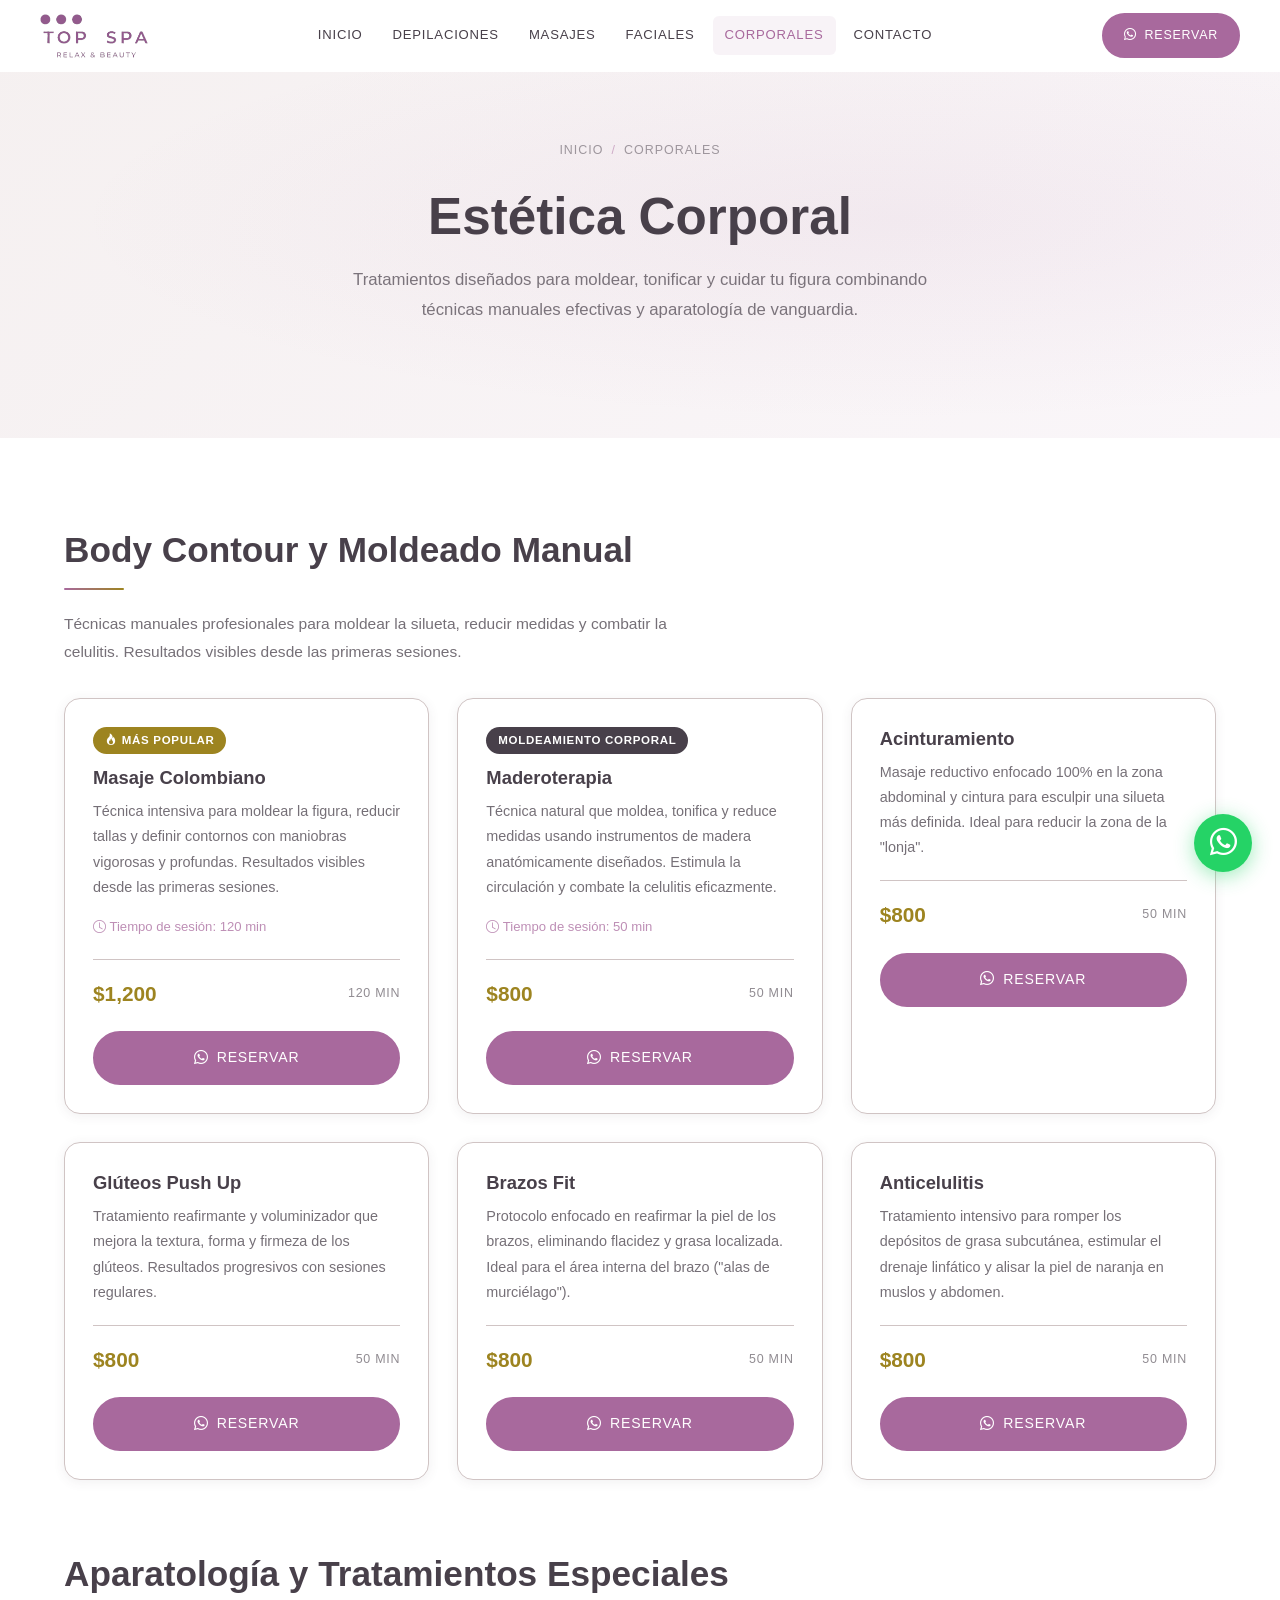
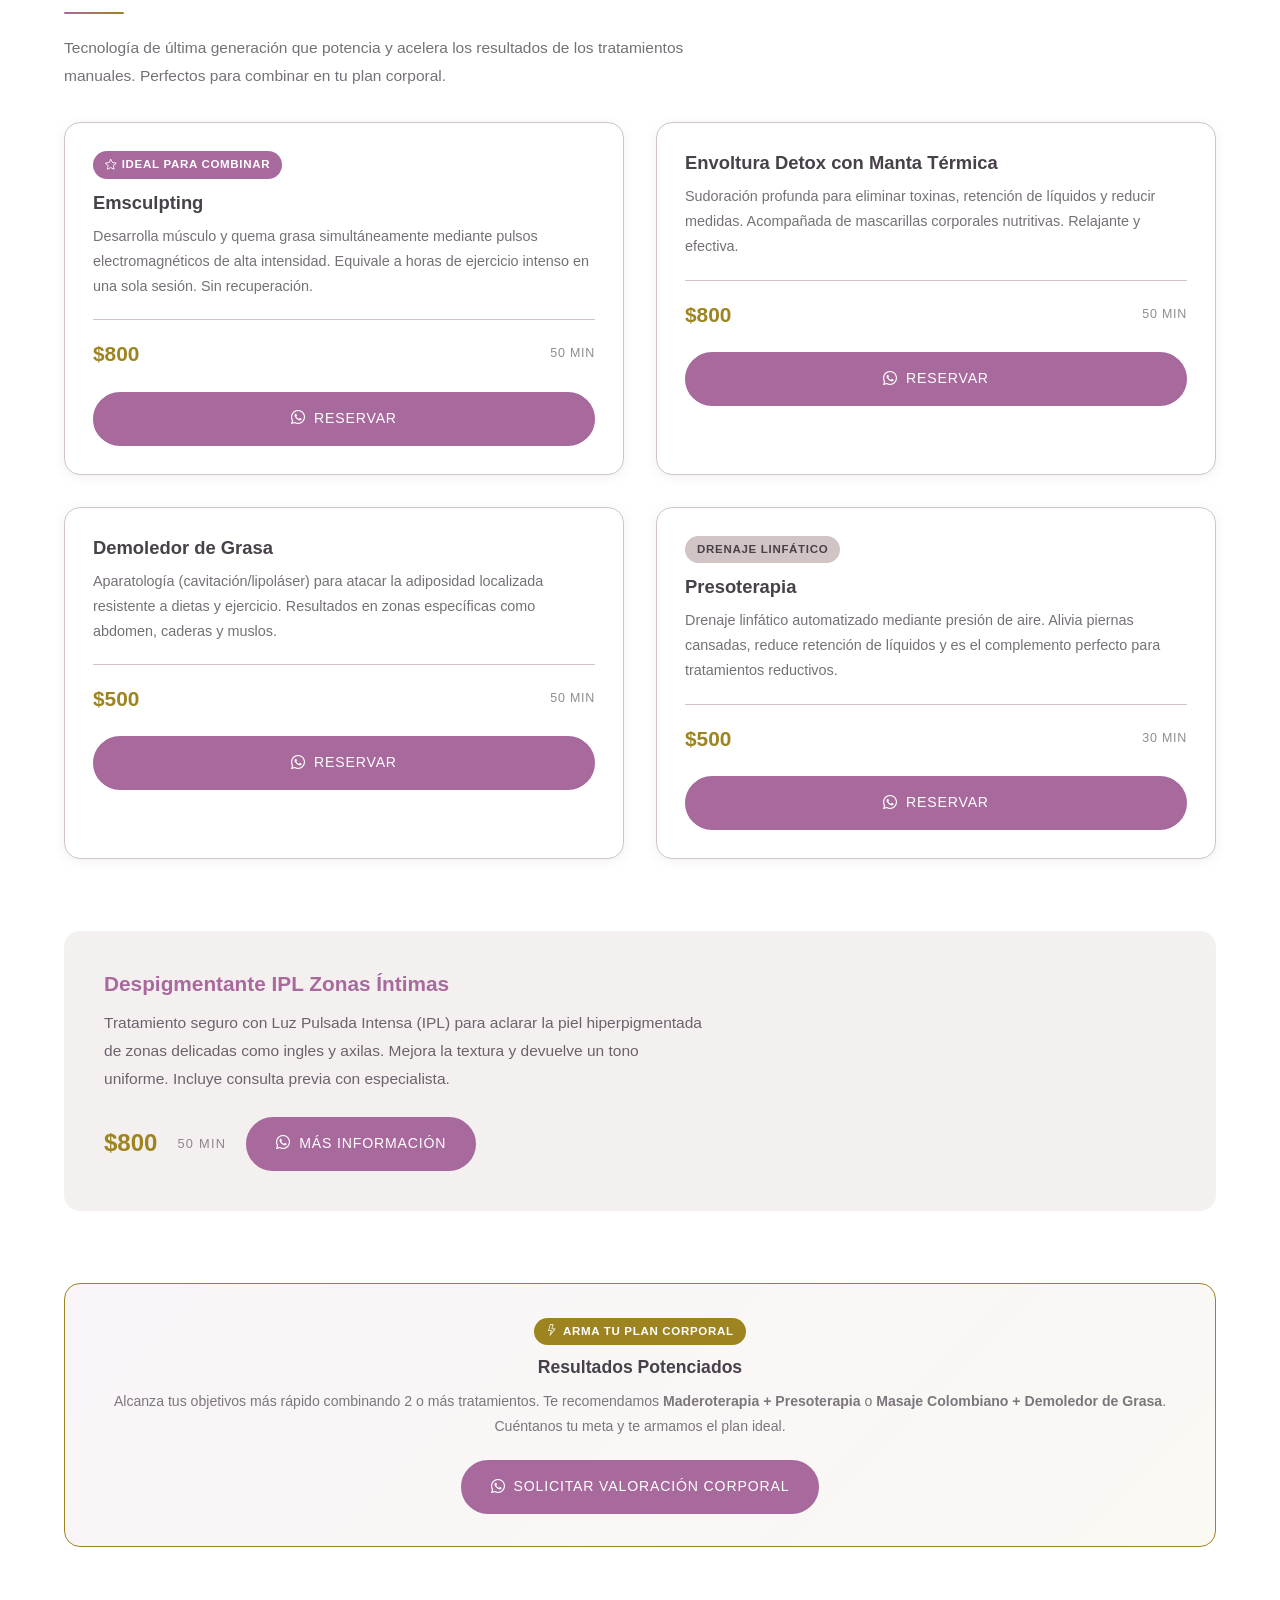
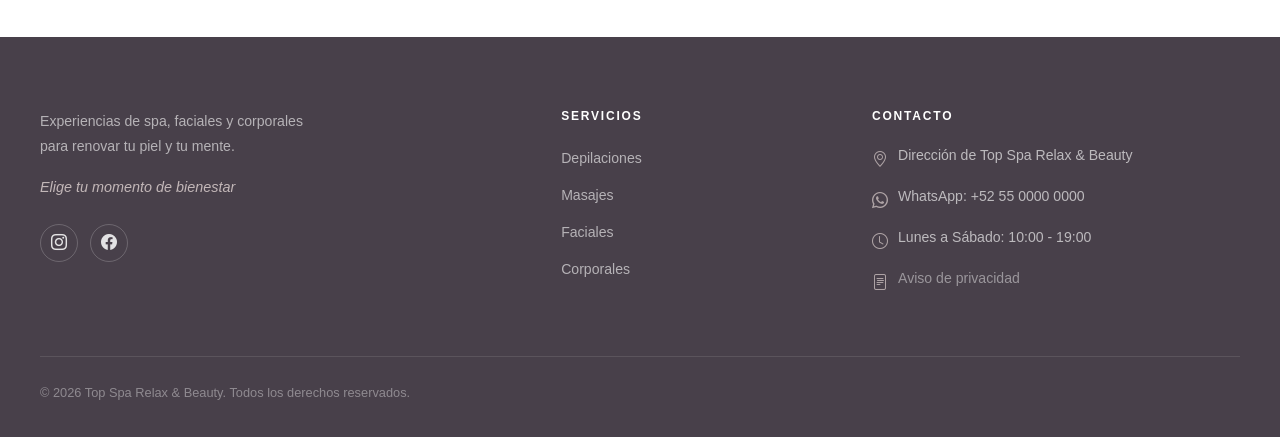
==== commit 30a09f11: "fx Arreglar logo" ====
--- a/pages/corporales.html
+++ b/pages/corporales.html
@@ -14,7 +14,7 @@
   <nav class="navbar" id="navbar">
     <div class="navbar-inner">
       <a href="../index.html" class="navbar-logo">
-        <img src="../Logo Top SPA.png" alt="Top Spa Logo">
+        <img src="../assets/images/logo topspa_oficial.PNG" alt="Top Spa Logo">
       </a>
       <div class="navbar-nav">
         <a href="../index.html">Inicio</a>
--- a/css/styles.css
+++ b/css/styles.css
@@ -609,6 +609,98 @@
   font-style: italic;
   font-size: 0.9rem;
   opacity: 0.55;
+}
+
+/* ---------- Home Hero (image background) ---------- */
+.home-hero {
+  min-height: 100vh;
+  display: flex;
+  align-items: center;
+  padding: 140px 24px 80px;
+  background: none;
+}
+.home-hero::before { display: none; }
+.home-hero-bg {
+  position: absolute;
+  inset: 0;
+  background: url('../assets/images/hero.jpeg') center center / cover no-repeat;
+  animation: heroBgZoom 9s ease-out forwards;
+  z-index: 0;
+}
+.home-hero-bg::after {
+  content: '';
+  position: absolute;
+  inset: 0;
+  background: linear-gradient(
+    135deg,
+    rgba(25,8,18,0.72) 0%,
+    rgba(80,25,65,0.55) 55%,
+    rgba(18,4,12,0.68) 100%
+  );
+}
+@keyframes heroBgZoom {
+  from { transform: scale(1.09); }
+  to   { transform: scale(1); }
+}
+.home-hero-content {
+  position: relative;
+  z-index: 1;
+}
+.hero-eyebrow {
+  color: var(--gold-light) !important;
+  letter-spacing: 0.14em;
+  animation: heroFadeUp 0.7s ease both;
+}
+.hero-main-title {
+  color: #fff !important;
+  text-shadow: 0 2px 24px rgba(0,0,0,0.45);
+  margin-bottom: 20px;
+  animation: heroFadeUp 0.7s 0.18s ease both;
+}
+.hero-main-desc {
+  color: rgba(255,255,255,0.88) !important;
+  opacity: 1 !important;
+  font-size: 1.06rem !important;
+  max-width: 640px;
+  margin: 0 auto 36px !important;
+  animation: heroFadeUp 0.7s 0.34s ease both;
+}
+.hero-cta { animation: heroFadeUp 0.7s 0.5s ease both; }
+.btn-outline-white {
+  background: transparent;
+  color: #fff;
+  border-color: rgba(255,255,255,0.65);
+}
+.btn-outline-white:hover {
+  background: rgba(255,255,255,0.14);
+  border-color: #fff;
+  color: #fff;
+  transform: translateY(-2px);
+}
+.hero-benefits {
+  list-style: none;
+  display: flex;
+  flex-wrap: wrap;
+  justify-content: center;
+  gap: 10px 28px;
+  margin: 28px auto 0;
+  padding: 0;
+  font-size: 0.87rem;
+  color: rgba(255,255,255,0.85);
+  animation: heroFadeUp 0.7s 0.65s ease both;
+}
+.hero-benefits li { display: flex; align-items: center; gap: 8px; }
+.hero-benefits i { color: var(--gold-light); font-size: 0.88rem; }
+.hero-tagline-light {
+  margin-top: 24px;
+  font-style: italic;
+  font-size: 0.95rem;
+  color: rgba(255,255,255,0.62);
+  animation: heroFadeUp 0.7s 0.82s ease both;
+}
+@keyframes heroFadeUp {
+  from { opacity: 0; transform: translateY(30px); }
+  to   { opacity: 1; transform: translateY(0); }
 }
 
 /* ---------- Testimonial service tag ---------- */
@@ -745,6 +837,8 @@
 }
 @media (max-width: 480px) {
   .page-hero { padding: 120px 16px 60px; }
+  .home-hero { padding: 120px 16px 60px; min-height: 100svh; }
   .cta-btns { flex-direction: column; align-items: center; }
   .hero-microcopy { flex-direction: column; gap: 6px; align-items: center; }
-}
+  .hero-benefits { flex-direction: column; align-items: center; gap: 8px; }
+}
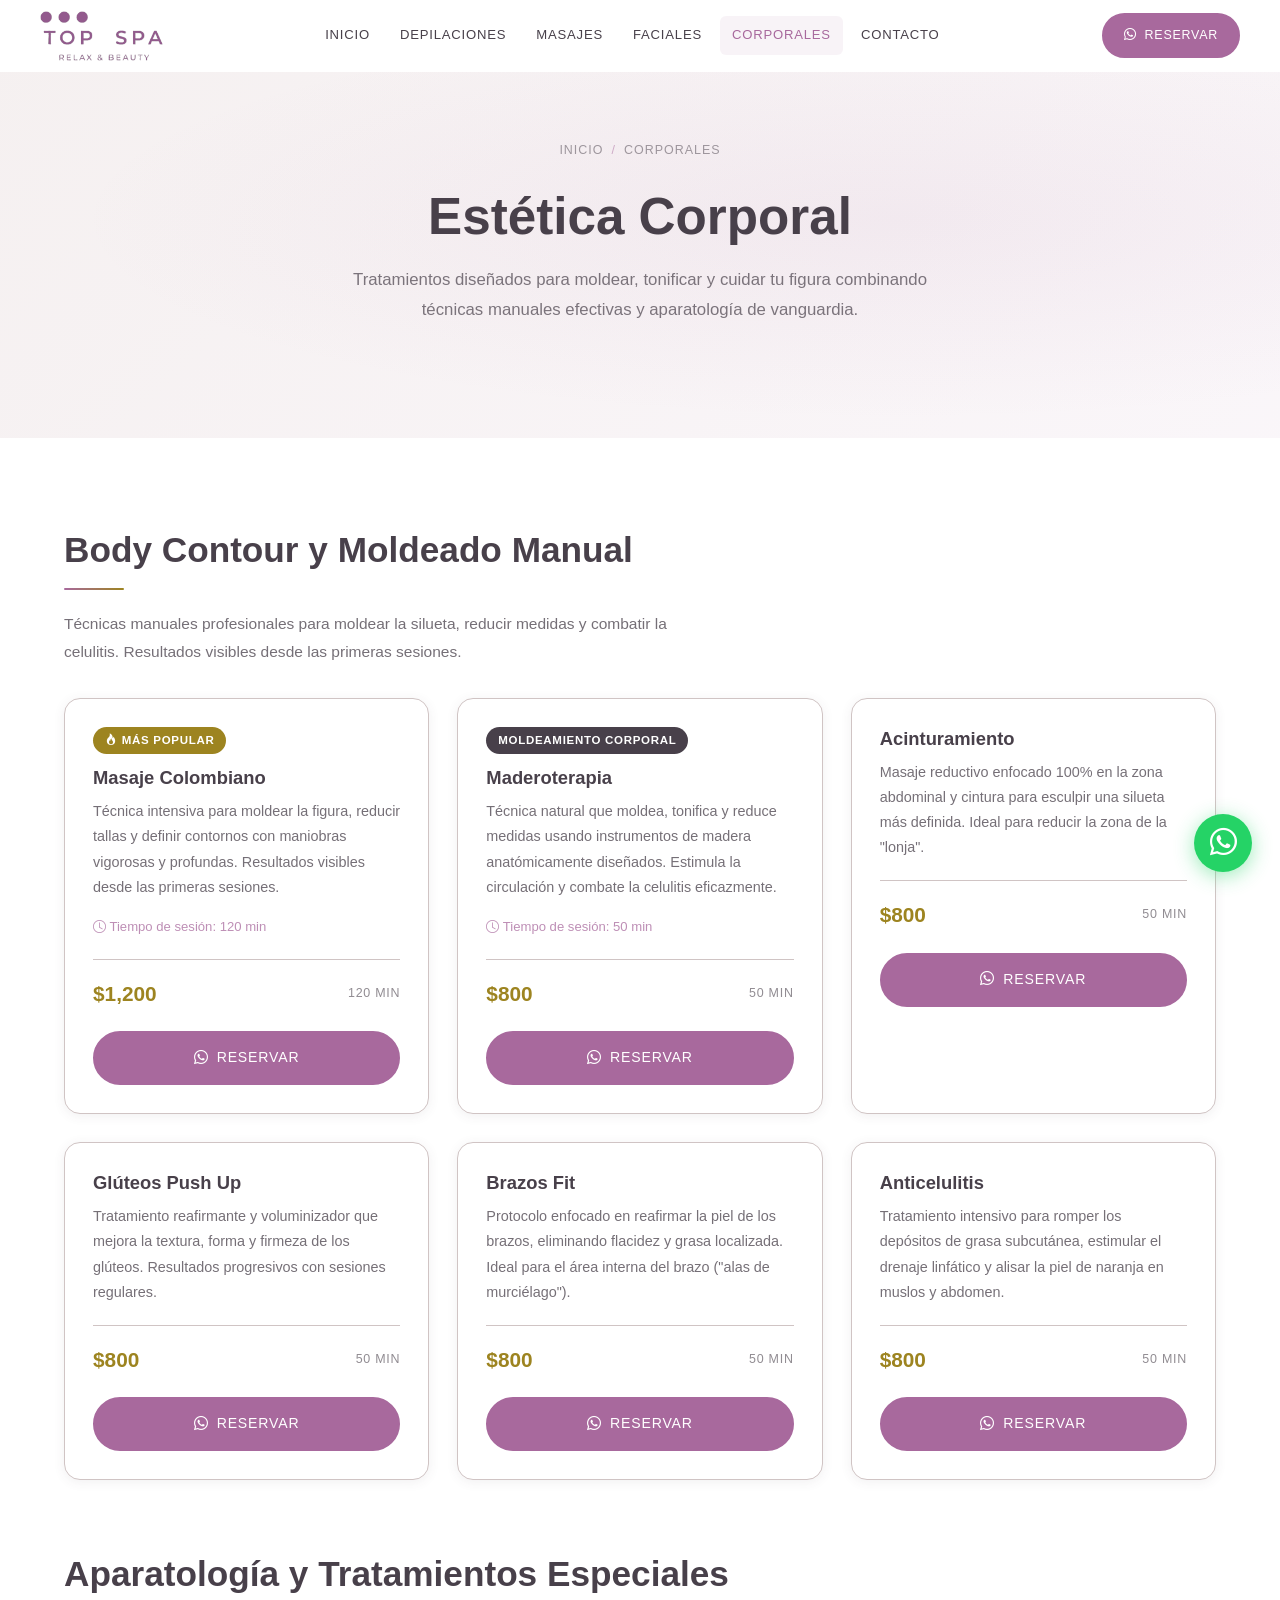
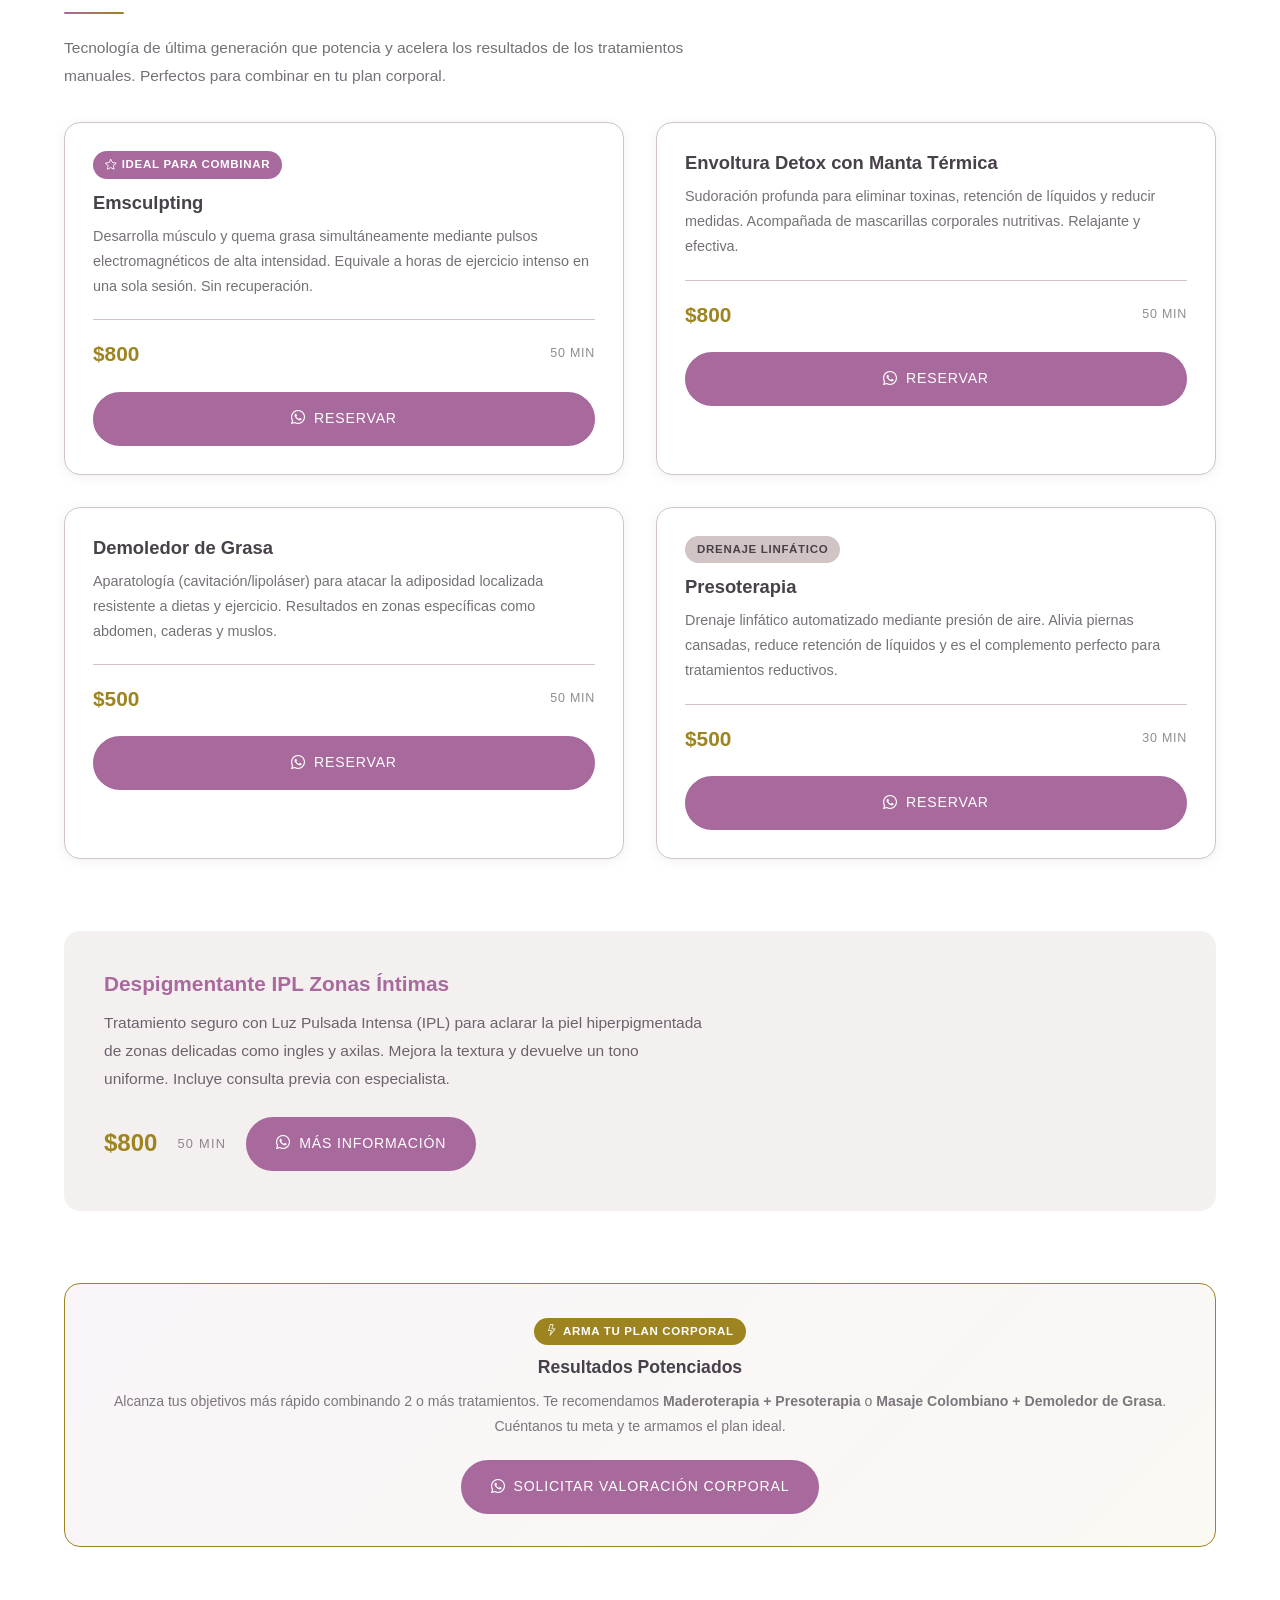
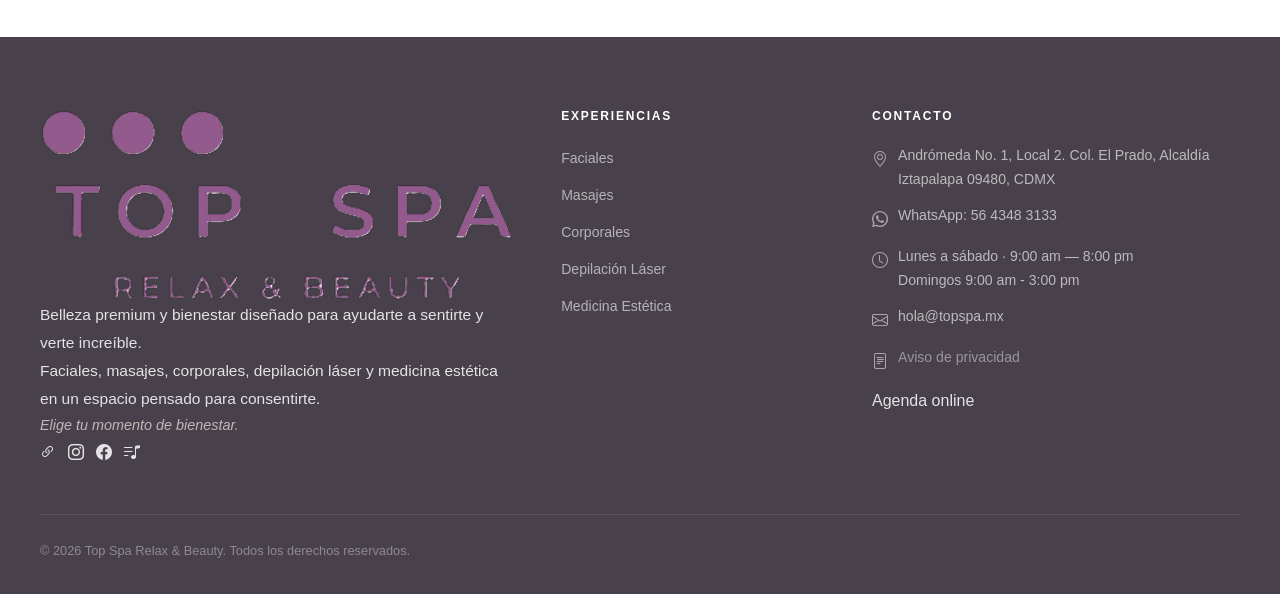
==== commit 3df9b622: "ft Mejoras al hero, imagenes editadas" ====
--- a/pages/corporales.html
+++ b/pages/corporales.html
@@ -25,7 +25,7 @@
         <a href="../index.html#contacto">Contacto</a>
       </div>
       <div class="navbar-actions">
-        <a href="#" class="btn btn-primary" data-wa="Hola, me gustaría información sobre tratamientos corporales en Top Spa."><i class="bi bi-whatsapp"></i> Reservar</a>
+        <a href="https://wa.me/525643483133" class="btn btn-primary" data-wa="Hola, me gustaría información sobre tratamientos corporales en Top Spa." target="_blank" rel="noopener"><i class="bi bi-whatsapp"></i> Reservar</a>
       </div>
       <div class="hamburger" id="hamburger">
         <span></span><span></span><span></span>
@@ -41,7 +41,7 @@
     <a href="./faciales.html">Faciales</a>
     <a href="./corporales.html" class="active">Corporales</a>
     <a href="../index.html#contacto">Contacto</a>
-    <a href="#" class="btn btn-primary" data-wa="Hola, me gustaría información sobre tratamientos corporales en Top Spa."><i class="bi bi-whatsapp"></i> Reservar por WhatsApp</a>
+    <a href="https://wa.me/525643483133" class="btn btn-primary" data-wa="Hola, me gustaría información sobre tratamientos corporales en Top Spa." target="_blank" rel="noopener"><i class="bi bi-whatsapp"></i> Reservar por WhatsApp</a>
   </div>
 
   <!-- Hero -->
@@ -171,43 +171,37 @@
 
   <!-- Footer -->
   <footer class="footer">
-    <div class="footer-inner">
-      <div class="footer-brand">
-      
-        <p>Experiencias de spa, faciales y corporales para renovar tu piel y tu mente.</p>
-        <span class="footer-tagline">Elige tu momento de bienestar</span>
+    <div class="footer-inner three-col">
+      <div class="footer-col brand">
+        <img src="../assets/images/logo topspa_oficial.PNG" alt="Top Spa Logo">
+        <p>Belleza premium y bienestar diseñado para ayudarte a sentirte y verte increíble.</p>
+        <p>Faciales, masajes, corporales, depilación láser y medicina estética en un espacio pensado para consentirte.</p>
+        <p class="footer-tagline">Elige tu momento de bienestar.</p>
         <div class="social-links">
-          <a href="#" class="social-link" aria-label="Instagram"><i class="bi bi-instagram"></i></a>
-          <a href="#" class="social-link" aria-label="Facebook"><i class="bi bi-facebook"></i></a>
-        </div>
-      </div>
-      <div>
-        <h5>Servicios</h5>
+          <a href="https://linktr.ee/topsparelaxbeauty" target="_blank" rel="noopener" aria-label="Linktree"><i class="bi bi-link-45deg"></i></a>
+          <a href="https://www.instagram.com/topsparelaxbeauty/" target="_blank" rel="noopener" aria-label="Instagram"><i class="bi bi-instagram"></i></a>
+          <a href="https://www.facebook.com/TopSpaRelaxBeauty/" target="_blank" rel="noopener" aria-label="Facebook"><i class="bi bi-facebook"></i></a>
+          <a href="https://www.tiktok.com/@topspa_cdmx" target="_blank" rel="noopener" aria-label="TikTok"><i class="bi bi-music-note-list"></i></a>
+        </div>
+      </div>
+      <div class="footer-col experiences">
+        <h5>EXPERIENCIAS</h5>
         <ul>
-          <li><a href="./depilaciones.html">Depilaciones</a></li>
+          <li><a href="./faciales.html">Faciales</a></li>
           <li><a href="./masajes.html">Masajes</a></li>
-          <li><a href="./faciales.html">Faciales</a></li>
           <li><a href="./corporales.html">Corporales</a></li>
+          <li><a href="./depilaciones.html">Depilación Láser</a></li>
+          <li><a href="./corporales.html">Medicina Estética</a></li>
         </ul>
       </div>
-      <div>
-        <h5>Contacto</h5>
-        <div class="footer-contact-item">
-          <i class="bi bi-geo-alt"></i>
-          <span>Dirección de Top Spa Relax & Beauty</span>
-        </div>
-        <div class="footer-contact-item">
-          <i class="bi bi-whatsapp"></i>
-          <span>WhatsApp: +52 55 0000 0000</span>
-        </div>
-        <div class="footer-contact-item">
-          <i class="bi bi-clock"></i>
-          <span>Lunes a Sábado: 10:00 - 19:00</span>
-        </div>
-        <div class="footer-contact-item footer-privacy">
-          <i class="bi bi-file-text"></i>
-          <a href="#">Aviso de privacidad</a>
-        </div>
+      <div class="footer-col contact">
+        <h5>CONTACTO</h5>
+        <div class="footer-contact-item"><i class="bi bi-geo-alt"></i><span>Andrómeda No. 1, Local 2. Col. El Prado, Alcaldía Iztapalapa 09480, CDMX</span></div>
+        <div class="footer-contact-item"><i class="bi bi-whatsapp"></i><span>WhatsApp: 56 4348 3133</span></div>
+        <div class="footer-contact-item"><i class="bi bi-clock"></i><span>Lunes a sábado · 9:00 am — 8:00 pm<br>Domingos 9:00 am - 3:00 pm</span></div>
+        <div class="footer-contact-item"><i class="bi bi-envelope"></i><a href="mailto:hola@topspa.mx">hola@topspa.mx</a></div>
+        <div class="footer-contact-item footer-privacy"><i class="bi bi-file-text"></i><a href="#">Aviso de privacidad</a></div>
+        <div style="margin-top:8px;"><a href="https://mxfwa1.flowww.net/887761/1/details" target="_blank" rel="noopener">Agenda online</a></div>
       </div>
     </div>
     <div class="footer-bottom">
@@ -216,7 +210,7 @@
   </footer>
 
   <!-- WhatsApp Float -->
-  <a href="#" class="wa-float" data-wa="Hola, me gustaría información sobre tratamientos corporales en Top Spa." title="Reserva por WhatsApp">
+  <a href="https://wa.me/525643483133" class="wa-float" data-wa="Hola, me gustaría información sobre tratamientos corporales en Top Spa." title="Reserva por WhatsApp" target="_blank" rel="noopener">
     <i class="bi bi-whatsapp" style="font-size:1.7rem; color:white;"></i>
   </a>
 
--- a/css/styles.css
+++ b/css/styles.css
@@ -194,7 +194,13 @@
   border-bottom: 1px solid transparent;
   transition: var(--transition);
 }
+.navbar.nav-over-hero {
+  background: transparent;
+  backdrop-filter: none;
+}
 .navbar.scrolled {
+  background: rgba(255,255,255,0.96);
+  backdrop-filter: blur(12px);
   border-bottom-color: var(--blush);
   box-shadow: var(--shadow-sm);
 }
@@ -208,7 +214,7 @@
   display: flex; align-items: center; gap: 12px;
   flex-shrink: 0;
 }
-.navbar-logo img { height: 44px; width: auto; }
+.navbar-logo img { height: 50px; width: auto; }
 .navbar-logo-text {
   display: flex; flex-direction: column; line-height: 1.1;
 }
@@ -243,8 +249,27 @@
   color: var(--rose);
   background: rgba(168,105,157,0.08);
 }
+.navbar.nav-over-hero .navbar-nav a {
+  color: var(--white);
+  text-shadow: 0 1px 14px rgba(0,0,0,0.35);
+}
+.navbar.nav-over-hero .navbar-nav a:hover,
+.navbar.nav-over-hero .navbar-nav a.active {
+  color: var(--white);
+  background: rgba(255,255,255,0.16);
+}
 .navbar-actions { display: flex; align-items: center; gap: 12px; flex-shrink: 0; }
 .navbar-actions .btn { padding: 10px 20px; font-size: 0.78rem; }
+.navbar.nav-over-hero .navbar-actions .btn-primary {
+  background: rgba(255,255,255,0.12);
+  border-color: rgba(255,255,255,0.72);
+  color: var(--white);
+}
+.navbar.nav-over-hero .navbar-actions .btn-primary:hover {
+  background: var(--white);
+  border-color: var(--white);
+  color: var(--rose);
+}
 
 /* hamburger */
 .hamburger { display: none; flex-direction: column; gap: 5px; cursor: pointer; padding: 6px; }
@@ -253,6 +278,7 @@
   background: var(--charcoal); border-radius: 2px;
   transition: var(--transition);
 }
+.navbar.nav-over-hero .hamburger span { background: var(--white); }
 .hamburger.open span:nth-child(1) { transform: rotate(45deg) translate(5px,5px); }
 .hamburger.open span:nth-child(2) { opacity: 0; }
 .hamburger.open span:nth-child(3) { transform: rotate(-45deg) translate(5px,-5px); }
@@ -289,7 +315,7 @@
   display: grid; grid-template-columns: 1.8fr 1fr 1.4fr; gap: 48px;
 }
 .footer-brand { display: flex; flex-direction: column; gap: 16px; }
-.footer-brand img { height: 48px; width: auto; }
+.footer-brand img { height: 60px; width:min-content}
 .footer-brand p { font-size: 0.88rem; line-height: 1.8; opacity: 0.7; max-width: 280px; }
 .footer-brand .social-links { margin-top: 8px; }
 .footer-tagline {
@@ -377,14 +403,20 @@
 .cta-section {
   background: linear-gradient(135deg, var(--rose) 0%, var(--rose-dark) 100%);
   padding: 80px 24px;
-  text-align: center;
-  color: var(--white);
-}
-.cta-section h2 {
+  color: var(--white);
+}
+.cta-inner {
+  display: grid;
+  grid-template-columns: 1fr 1fr;
+  gap: 48px;
+  align-items: center;
+}
+.cta-form-col h3 {
   color: var(--white);
   margin-bottom: 16px;
-}
-.cta-section p { color: rgba(255,255,255,0.85); max-width: 520px; margin: 0 auto 36px; }
+  font-size: 1.6rem;
+}
+.cta-section p { color: rgba(255,255,255,0.85); margin-bottom: 1.5rem; }
 .cta-section .btn-primary {
   background: var(--white);
   color: var(--rose);
@@ -395,14 +427,12 @@
   border-color: var(--blush-light);
   box-shadow: 0 8px 28px rgba(0,0,0,0.2);
 }
-.cta-section .btn-secondary {
-  border-color: rgba(255,255,255,0.6);
-  color: var(--white);
-}
-.cta-section .btn-secondary:hover {
-  background: rgba(255,255,255,0.15);
-}
-.cta-btns { display: flex; gap: 16px; justify-content: center; flex-wrap: wrap; }
+.map-container {
+  border-radius: var(--radius-md);
+  overflow: hidden;
+  min-height: 350px;
+  height: 100%;
+}
 
 /* ---------- Service Section Blocks ---------- */
 .service-block { margin-bottom: 72px; }
@@ -703,6 +733,66 @@
   to   { opacity: 1; transform: translateY(0); }
 }
 
+/* ---------- Relax moment section ---------- */
+.relax-moment-section {
+  display: grid;
+  grid-template-columns: minmax(0, 1fr) minmax(0, 1fr);
+  min-height: 400px;
+  background: var(--white);
+}
+.relax-moment-copy {
+  background: #A8699D;
+  color: var(--white);
+  padding: clamp(32px, 4.5vw, 52px) clamp(28px, 7vw, 96px);
+  display: flex;
+  flex-direction: column;
+  justify-content: center;
+  
+}
+.relax-moment-copy h2 {
+  color: var(--white);
+  font-size: clamp(1.5rem, 3vw, 2.5rem);
+  max-width: 620px;
+  margin-bottom: 25px;
+}
+.relax-moment-list {
+  display: grid;
+  gap: 13px;
+  max-width: 460px;
+}
+.relax-moment-list li {
+  display: flex;
+  align-items: flex-start;
+  gap: 12px;
+  color: rgba(255,255,255,0.92);
+  font-size: 1rem;
+  line-height: 1.2;
+}
+.relax-moment-list i {
+  color: var(--gold-light);
+  flex-shrink: 0;
+  margin-top: 4px;
+}
+.relax-moment-image {
+  min-height: 400px;
+  background-image: url('../assets/images/recepcion_1.jpeg');
+  background-size: cover;
+  background-position: center 50%;
+  background-repeat: no-repeat;
+  will-change: background-position-y;
+}
+
+/* ---------- Reveal left (slide from left) ---------- */
+.reveal-left {
+  opacity: 0;
+  transform: translateX(-40px);
+  transition: opacity 0.7s ease, transform 0.7s ease;
+}
+.reveal-left.visible {
+  opacity: 1;
+  transform: translateX(0);
+}
+
 /* ---------- Testimonial service tag ---------- */
 .testimonial-service {
   display: block;
@@ -742,14 +832,12 @@
 
 /* ---------- Booking Form (CTA section) ---------- */
 .booking-form {
-  display: grid;
-  grid-template-columns: 1fr 1fr;
+  display: flex;
+  flex-direction: column;
   gap: 12px;
-  max-width: 560px;
-  margin: 32px auto 0;
-}
-.booking-form .form-group { display: contents; }
-.booking-form input,
+  margin-top: 8px;
+}
+.booking-form .form-group { display: block; }
 .booking-form select {
   width: 100%;
   padding: 14px 16px;
@@ -762,53 +850,12 @@
   transition: var(--transition);
   backdrop-filter: blur(4px);
 }
-.booking-form input::placeholder { color: rgba(255,255,255,0.6); }
 .booking-form select option { color: var(--charcoal); background: var(--white); }
-.booking-form input:focus,
 .booking-form select:focus {
   outline: none;
   border-color: rgba(255,255,255,0.75);
   background: rgba(255,255,255,0.25);
 }
-.booking-form button {
-  grid-column: 1 / -1;
-  background: var(--white);
-  color: var(--rose);
-  border: 2px solid var(--white);
-  border-radius: 50px;
-  font-family: var(--font-sans);
-  font-size: 0.88rem;
-  font-weight: 600;
-  letter-spacing: 0.06em;
-  text-transform: uppercase;
-  padding: 14px 28px;
-  cursor: pointer;
-  display: inline-flex;
-  align-items: center;
-  justify-content: center;
-  gap: 8px;
-  transition: var(--transition);
-  min-height: 44px;
-}
-.booking-form button:hover {
-  background: var(--blush-light);
-  border-color: var(--blush-light);
-  transform: translateY(-2px);
-  box-shadow: 0 8px 24px rgba(0,0,0,0.2);
-}
-.cta-alt {
-  margin-top: 20px;
-  font-size: 0.88rem;
-  color: rgba(255,255,255,0.75);
-}
-.cta-wa-link {
-  color: var(--white);
-  font-weight: 600;
-  border-bottom: 1px solid rgba(255,255,255,0.35);
-  padding-bottom: 1px;
-  transition: var(--transition);
-}
-.cta-wa-link:hover { border-bottom-color: var(--white); }
 
 /* ---------- Scroll reveal ---------- */
 .reveal { opacity: 0; transform: translateY(28px); transition: opacity 0.65s ease, transform 0.65s ease; }
@@ -827,17 +874,26 @@
   .navbar-nav, .navbar-actions .btn { display: none; }
   .hamburger { display: flex; }
   .grid-2, .grid-3, .grid-4 { grid-template-columns: 1fr; }
+  .relax-moment-section { grid-template-columns: 1fr; min-height: auto; }
+  .relax-moment-copy { padding: 64px 24px; }
+  .relax-moment-image {
+    min-height: 260px;
+    background-attachment: scroll;
+    background-position: center;
+  }
   .footer-inner { grid-template-columns: 1fr; gap: 32px; }
   .section { padding: 64px 0; }
   .footer-bottom { flex-direction: column; text-align: center; }
   .service-block-header { flex-direction: column; align-items: flex-start; }
   .hygiene-grid { grid-template-columns: 1fr; gap: 28px; }
-  .booking-form { grid-template-columns: 1fr; }
+  .cta-inner { grid-template-columns: 1fr; }
   .hero-microcopy { gap: 0.75rem; }
 }
 @media (max-width: 480px) {
   .page-hero { padding: 120px 16px 60px; }
   .home-hero { padding: 120px 16px 60px; min-height: 100svh; }
+  .relax-moment-copy { padding: 56px 20px; }
+  .relax-moment-image { min-height: 220px; }
   .cta-btns { flex-direction: column; align-items: center; }
   .hero-microcopy { flex-direction: column; gap: 6px; align-items: center; }
   .hero-benefits { flex-direction: column; align-items: center; gap: 8px; }
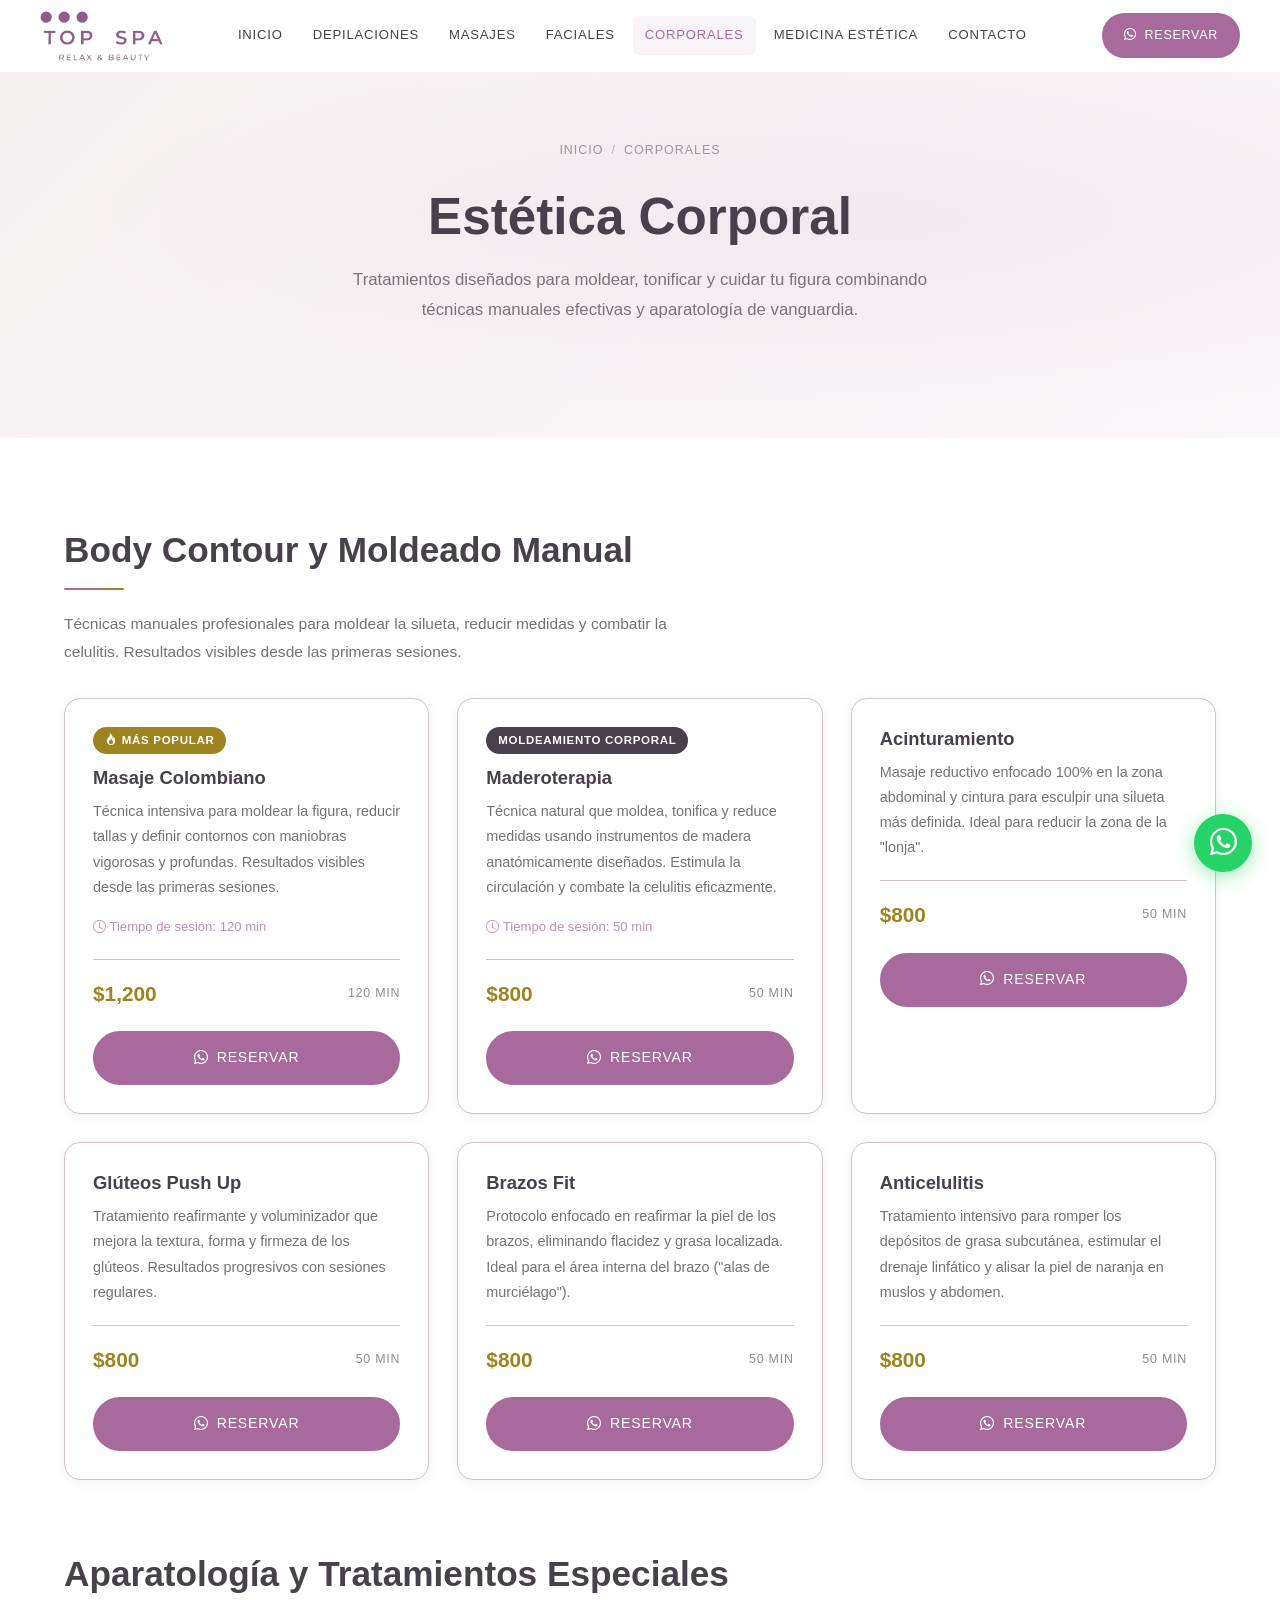
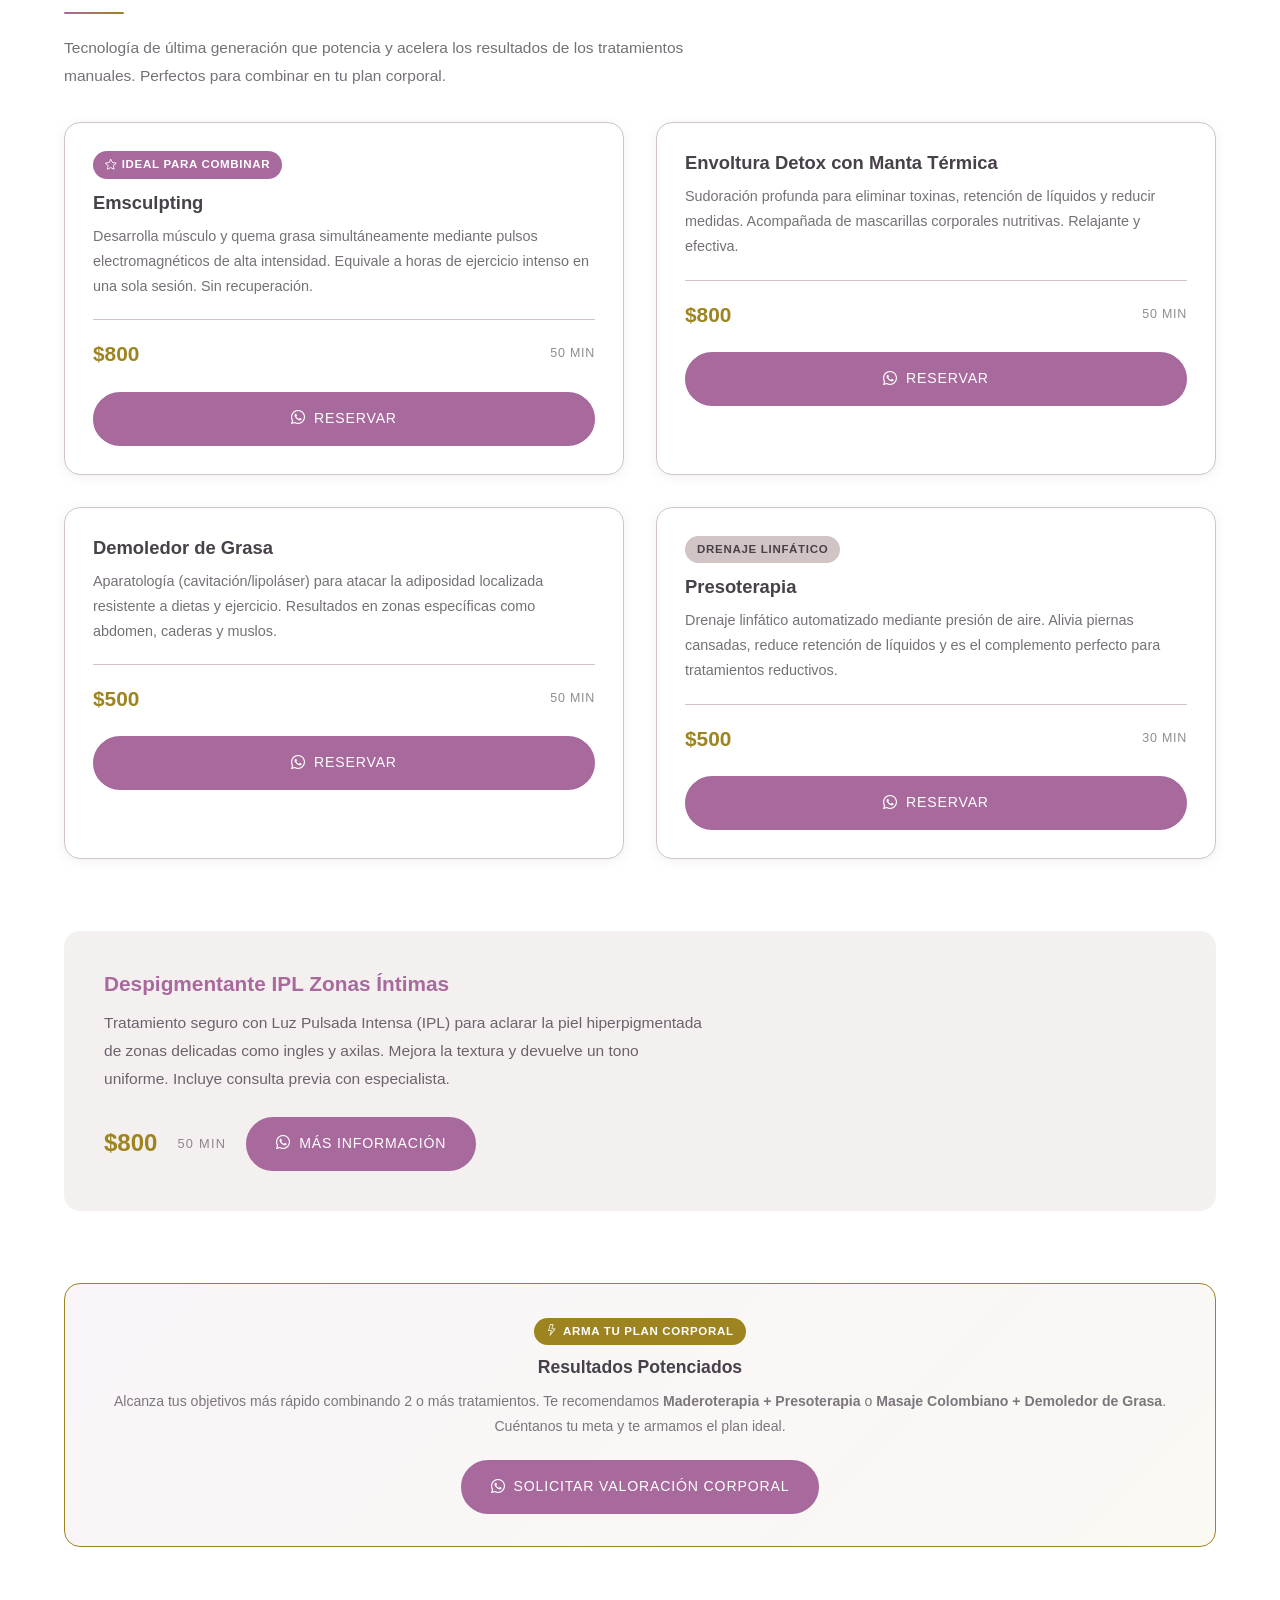
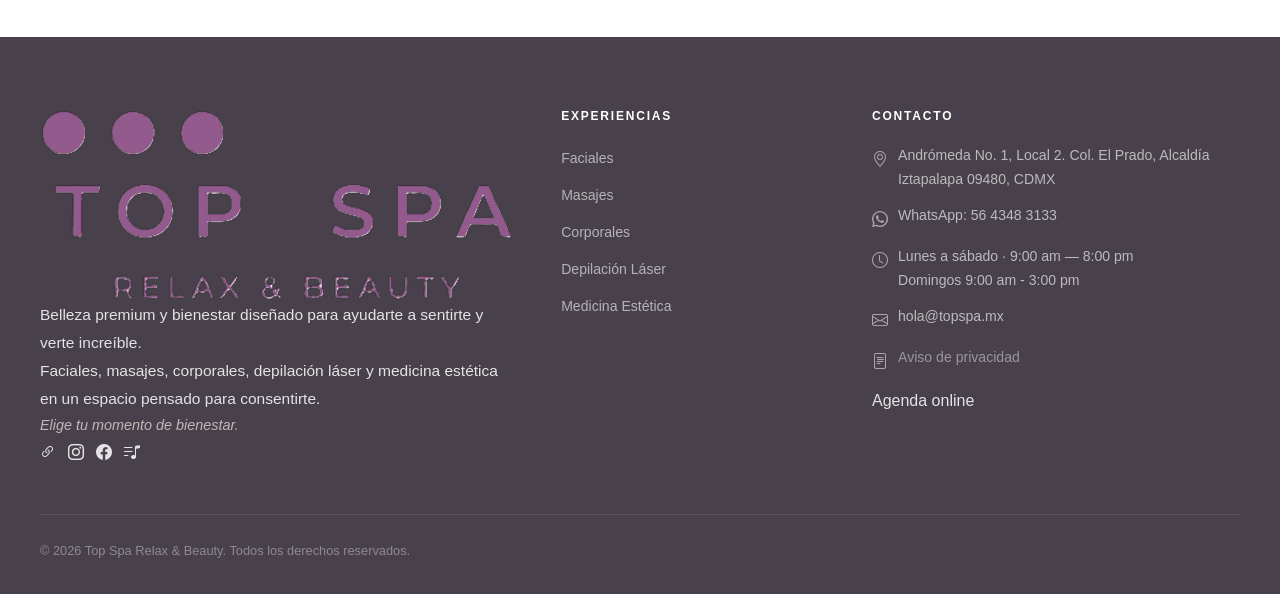
==== commit abeae8f9: "fx Correcion de headers y footers" ====
--- a/pages/corporales.html
+++ b/pages/corporales.html
@@ -22,6 +22,7 @@
         <a href="./masajes.html">Masajes</a>
         <a href="./faciales.html">Faciales</a>
         <a href="./corporales.html" class="active">Corporales</a>
+        <a href="./medicina-estetica.html" >Medicina Estética</a>
         <a href="../index.html#contacto">Contacto</a>
       </div>
       <div class="navbar-actions">
@@ -40,6 +41,7 @@
     <a href="./masajes.html">Masajes</a>
     <a href="./faciales.html">Faciales</a>
     <a href="./corporales.html" class="active">Corporales</a>
+    <a href="./medicina-estetica.html" >Medicina Estética</a>
     <a href="../index.html#contacto">Contacto</a>
     <a href="https://wa.me/525643483133" class="btn btn-primary" data-wa="Hola, me gustaría información sobre tratamientos corporales en Top Spa." target="_blank" rel="noopener"><i class="bi bi-whatsapp"></i> Reservar por WhatsApp</a>
   </div>
--- a/css/styles.css
+++ b/css/styles.css
@@ -737,7 +737,7 @@
 .relax-moment-section {
   display: grid;
   grid-template-columns: minmax(0, 1fr) minmax(0, 1fr);
-  min-height: 400px;
+  min-height: 550px;
   background: var(--white);
 }
 .relax-moment-copy {
@@ -774,12 +774,16 @@
   margin-top: 4px;
 }
 .relax-moment-image {
-  min-height: 400px;
-  background-image: url('../assets/images/recepcion_1.jpeg');
-  background-size: cover;
-  background-position: center 50%;
-  background-repeat: no-repeat;
+  min-height: 550px;
   will-change: background-position-y;
+}
+
+.relax-moment-image img{
+  min-height: 550px;
+  /* max-height: 100%; */
+  width: 100%;
+  vertical-align: center;
+  object-fit:cover;
 }
 
 /* ---------- Reveal left (slide from left) ---------- */
@@ -897,4 +901,4 @@
   .cta-btns { flex-direction: column; align-items: center; }
   .hero-microcopy { flex-direction: column; gap: 6px; align-items: center; }
   .hero-benefits { flex-direction: column; align-items: center; gap: 8px; }
-}
+}
